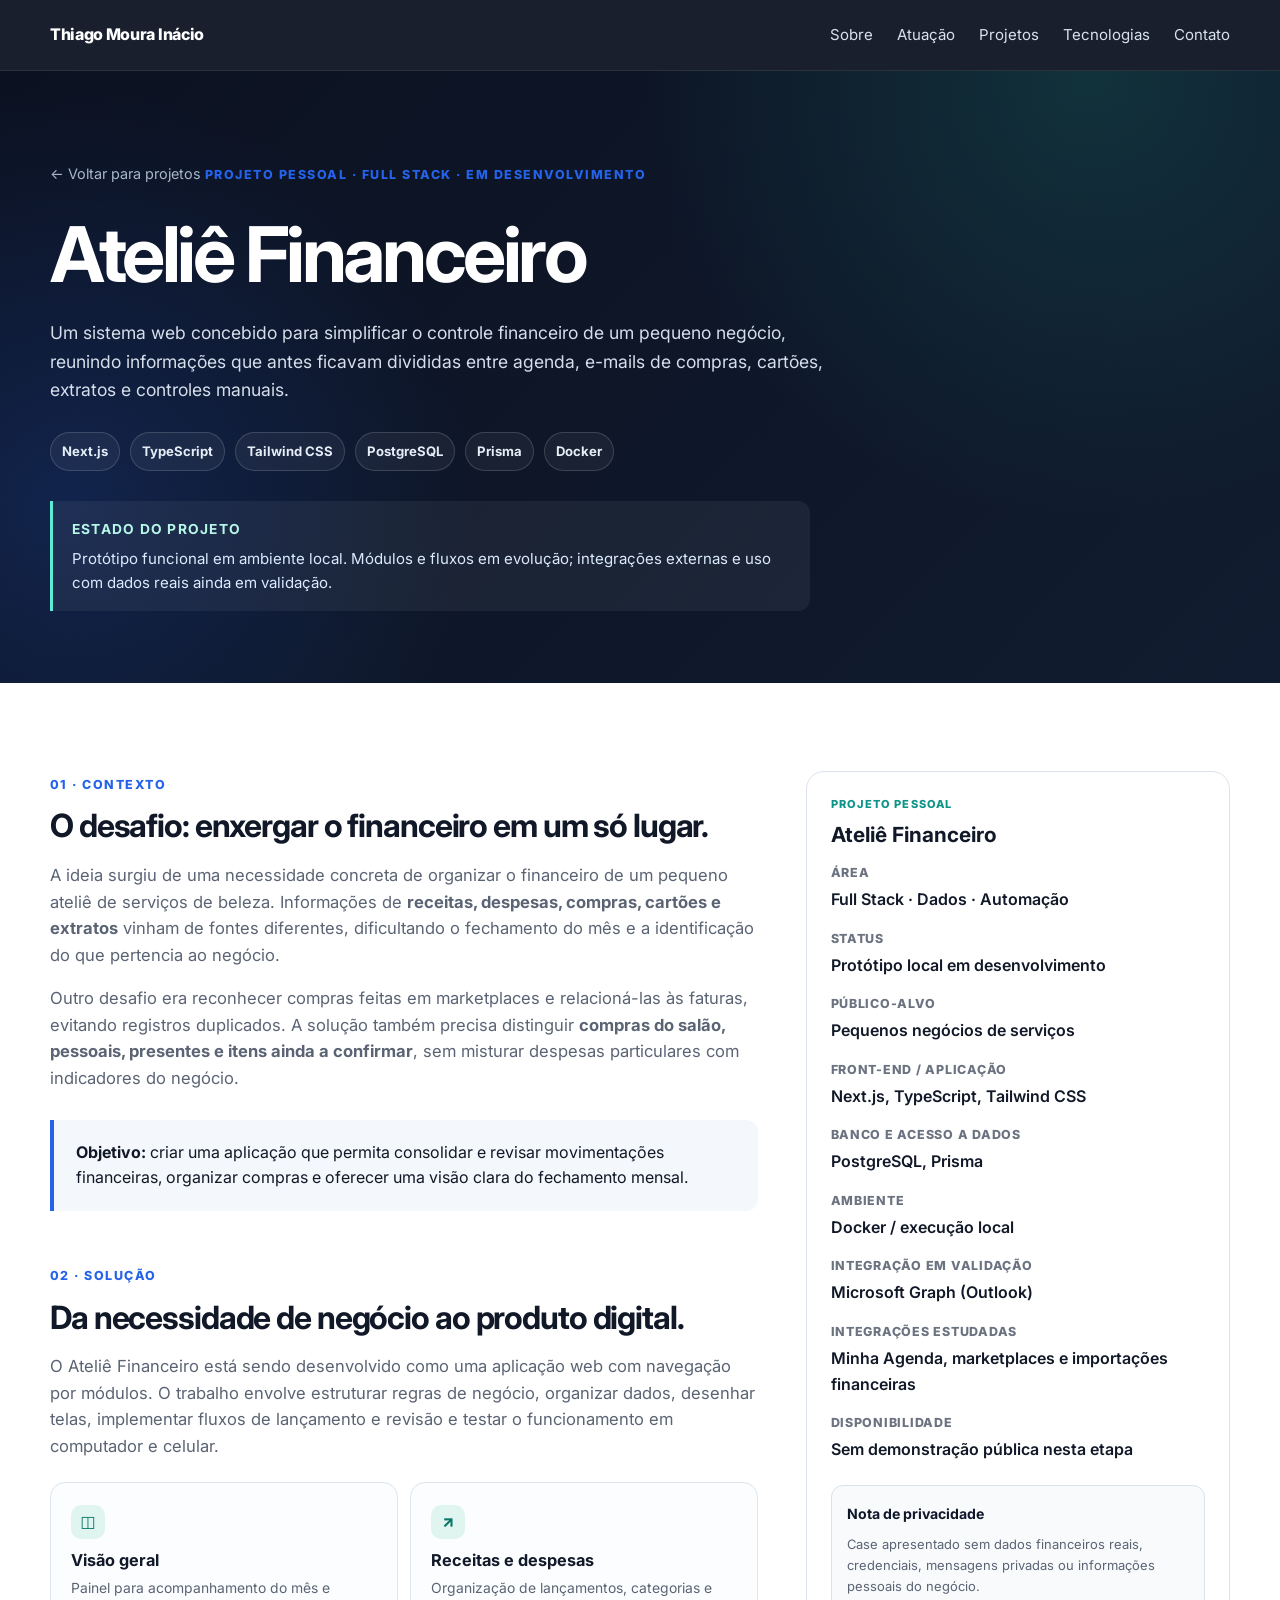
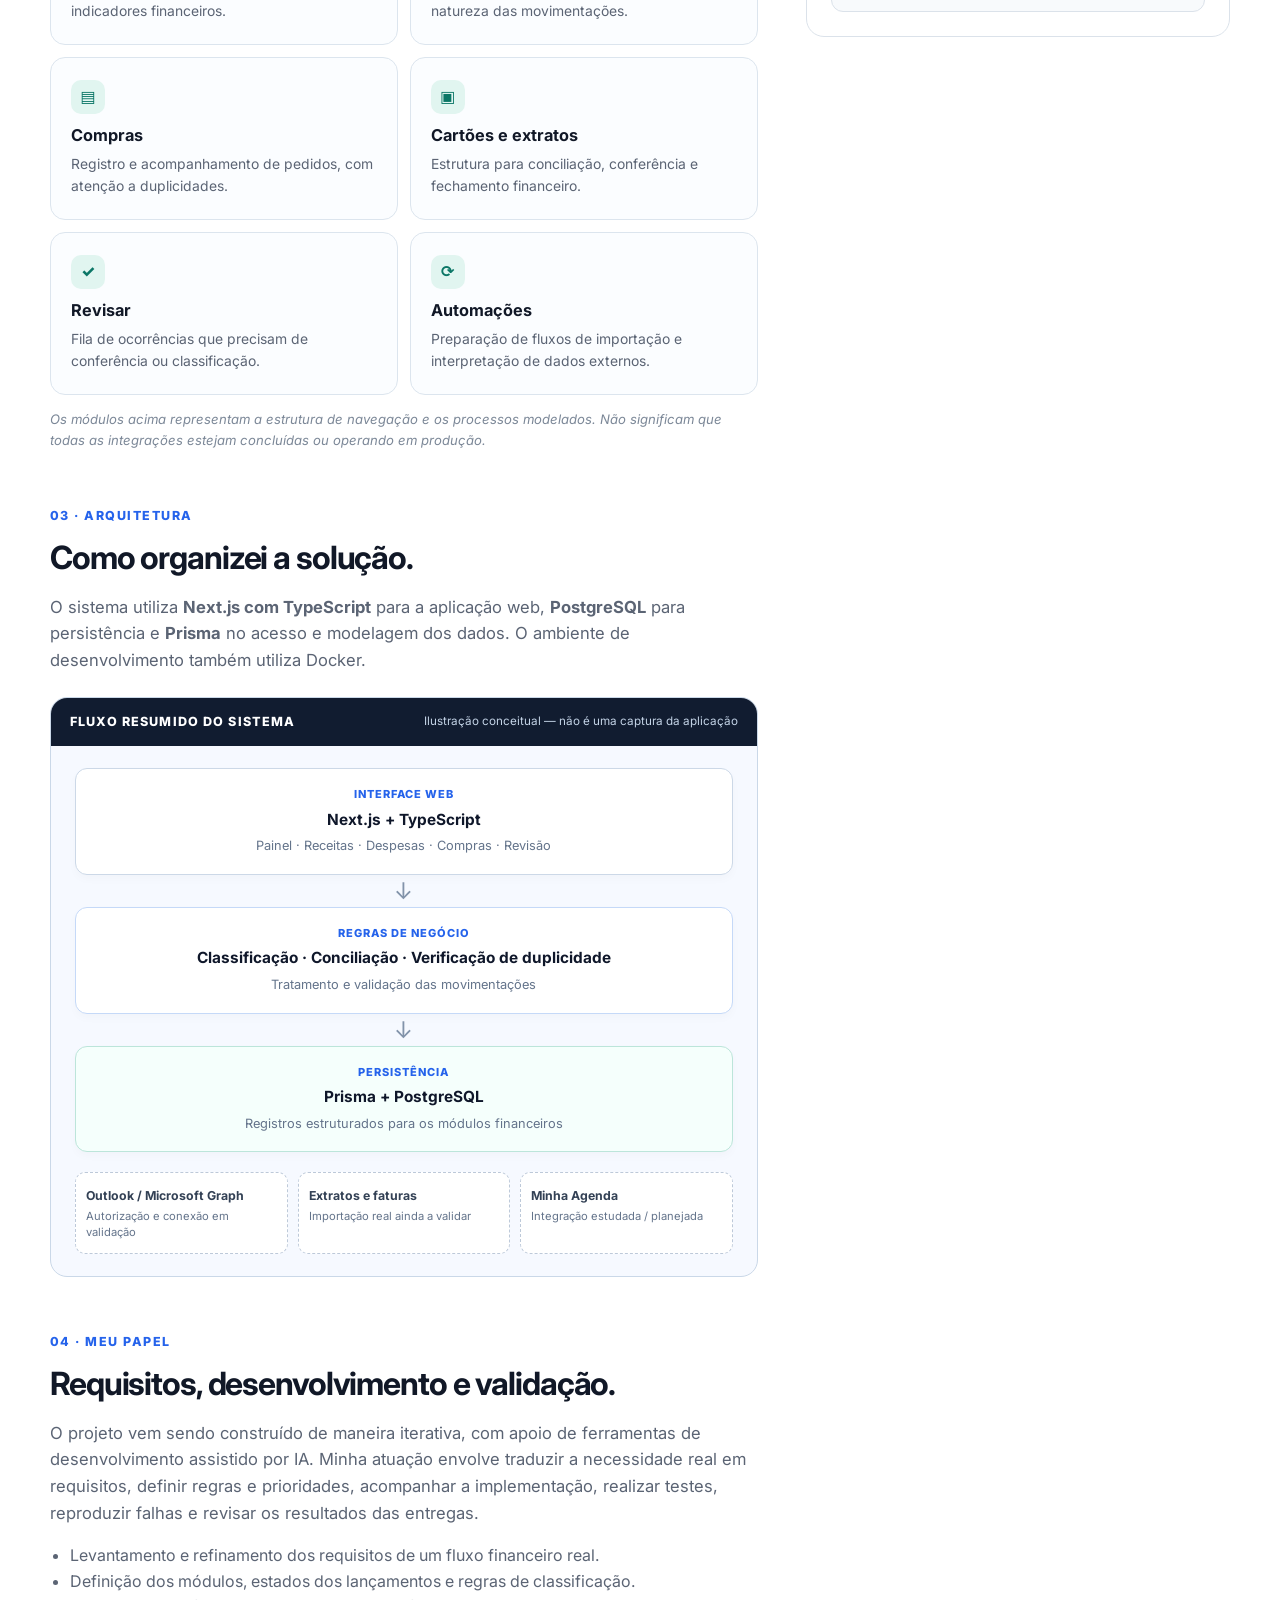
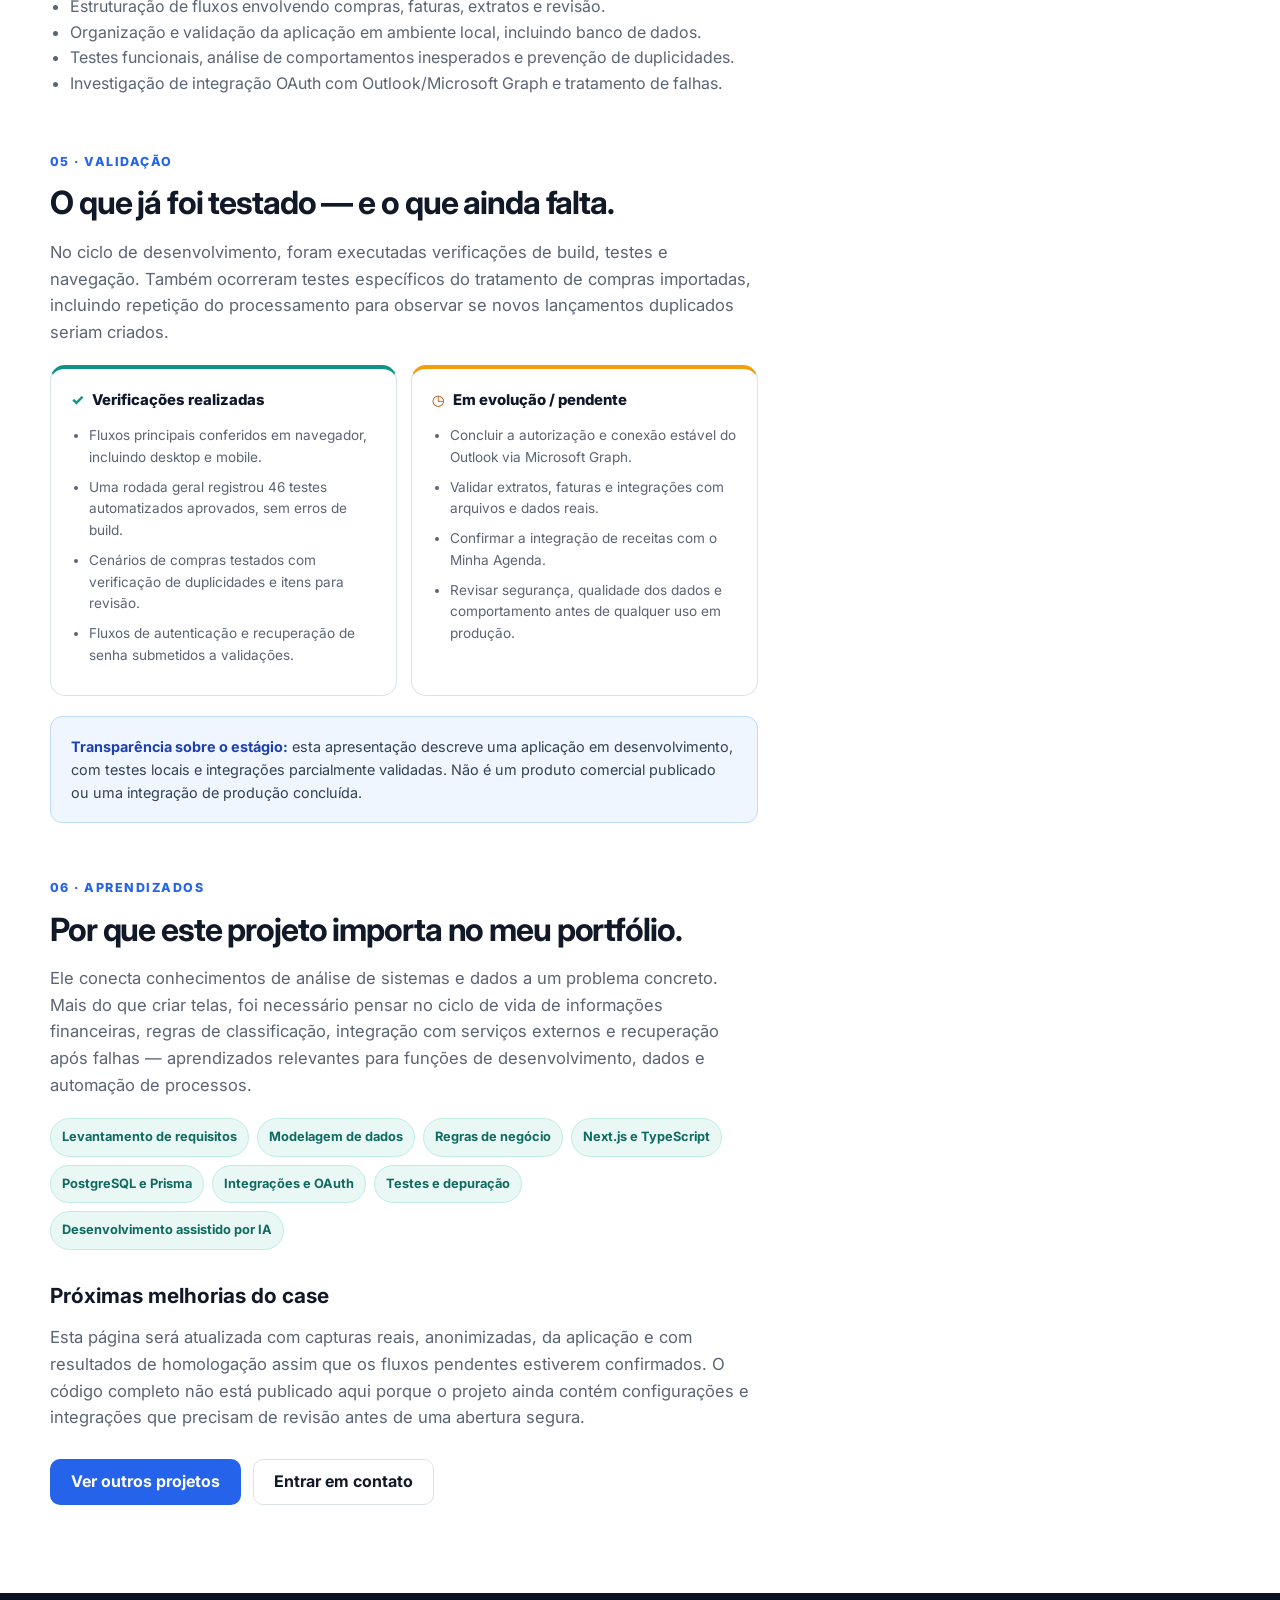
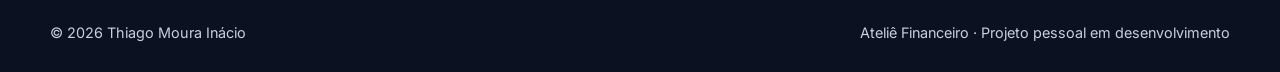
==== projetos/atelie-financeiro.html @ be36acc3 "Add files via upload" ====
<!DOCTYPE html>
<html lang="pt-BR">
<head>
  <meta charset="UTF-8" />
  <meta name="viewport" content="width=device-width, initial-scale=1.0" />
  <meta name="description" content="Ateliê Financeiro: case de sistema web em Next.js, TypeScript, PostgreSQL e Prisma para a gestão financeira de pequenos negócios." />
  <title>Ateliê Financeiro | Thiago Moura Inácio</title>
  <link rel="preconnect" href="https://fonts.googleapis.com">
  <link rel="preconnect" href="https://fonts.gstatic.com" crossorigin>
  <link href="https://fonts.googleapis.com/css2?family=Inter:wght@400;500;600;700;800&display=swap" rel="stylesheet">
  <link rel="stylesheet" href="../style.css" />
</head>
<body>
  <header class="topbar">
    <div class="container nav">
      <a class="brand" href="../index.html">Thiago Moura Inácio</a>
      <nav aria-label="Navegação principal">
        <a href="../index.html#sobre">Sobre</a>
        <a href="../index.html#atuacao">Atuação</a>
        <a href="../index.html#projetos">Projetos</a>
        <a href="../index.html#tecnologias">Tecnologias</a>
        <a href="../index.html#contato">Contato</a>
      </nav>
    </div>
  </header>

  <main>
    <section class="case-hero atelie-hero">
      <div class="container">
        <a class="case-breadcrumb" href="../index.html#projetos">← Voltar para projetos</a>
        <span class="eyebrow">PROJETO PESSOAL · FULL STACK · EM DESENVOLVIMENTO</span>
        <h1>Ateliê Financeiro</h1>
        <p class="case-subtitle">
          Um sistema web concebido para simplificar o controle financeiro de um pequeno negócio,
          reunindo informações que antes ficavam divididas entre agenda, e-mails de compras,
          cartões, extratos e controles manuais.
        </p>
        <div class="case-meta" aria-label="Tecnologias utilizadas">
          <span>Next.js</span><span>TypeScript</span><span>Tailwind CSS</span>
          <span>PostgreSQL</span><span>Prisma</span><span>Docker</span>
        </div>
        <div class="atelie-hero-note">
          <strong>Estado do projeto</strong>
          <p>Protótipo funcional em ambiente local. Módulos e fluxos em evolução; integrações externas e uso com dados reais ainda em validação.</p>
        </div>
      </div>
    </section>

    <section class="section">
      <div class="container case-grid">
        <article class="case-content">
          <span class="eyebrow">01 · CONTEXTO</span>
          <h2>O desafio: enxergar o financeiro em um só lugar.</h2>
          <p>
            A ideia surgiu de uma necessidade concreta de organizar o financeiro de um pequeno
            ateliê de serviços de beleza. Informações de <strong>receitas, despesas, compras,
            cartões e extratos</strong> vinham de fontes diferentes, dificultando o fechamento do
            mês e a identificação do que pertencia ao negócio.
          </p>
          <p>
            Outro desafio era reconhecer compras feitas em marketplaces e relacioná-las às
            faturas, evitando registros duplicados. A solução também precisa distinguir
            <strong>compras do salão, pessoais, presentes e itens ainda a confirmar</strong>, sem
            misturar despesas particulares com indicadores do negócio.
          </p>
          <div class="case-callout">
            <strong>Objetivo:</strong> criar uma aplicação que permita consolidar e revisar
            movimentações financeiras, organizar compras e oferecer uma visão clara do fechamento mensal.
          </div>

          <span class="eyebrow atelie-next-label">02 · SOLUÇÃO</span>
          <h2>Da necessidade de negócio ao produto digital.</h2>
          <p>
            O Ateliê Financeiro está sendo desenvolvido como uma aplicação web com navegação
            por módulos. O trabalho envolve estruturar regras de negócio, organizar dados,
            desenhar telas, implementar fluxos de lançamento e revisão e testar o funcionamento
            em computador e celular.
          </p>
          <div class="atelie-module-grid">
            <div class="atelie-module"><span class="atelie-module-icon" aria-hidden="true">◫</span><h3>Visão geral</h3><p>Painel para acompanhamento do mês e indicadores financeiros.</p></div>
            <div class="atelie-module"><span class="atelie-module-icon" aria-hidden="true">↗</span><h3>Receitas e despesas</h3><p>Organização de lançamentos, categorias e natureza das movimentações.</p></div>
            <div class="atelie-module"><span class="atelie-module-icon" aria-hidden="true">▤</span><h3>Compras</h3><p>Registro e acompanhamento de pedidos, com atenção a duplicidades.</p></div>
            <div class="atelie-module"><span class="atelie-module-icon" aria-hidden="true">▣</span><h3>Cartões e extratos</h3><p>Estrutura para conciliação, conferência e fechamento financeiro.</p></div>
            <div class="atelie-module"><span class="atelie-module-icon" aria-hidden="true">✓</span><h3>Revisar</h3><p>Fila de ocorrências que precisam de conferência ou classificação.</p></div>
            <div class="atelie-module"><span class="atelie-module-icon" aria-hidden="true">⟳</span><h3>Automações</h3><p>Preparação de fluxos de importação e interpretação de dados externos.</p></div>
          </div>
          <p class="atelie-disclaimer">Os módulos acima representam a estrutura de navegação e os processos modelados. Não significam que todas as integrações estejam concluídas ou operando em produção.</p>

          <span class="eyebrow atelie-next-label">03 · ARQUITETURA</span>
          <h2>Como organizei a solução.</h2>
          <p>
            O sistema utiliza <strong>Next.js com TypeScript</strong> para a aplicação web,
            <strong>PostgreSQL</strong> para persistência e <strong>Prisma</strong> no acesso e
            modelagem dos dados. O ambiente de desenvolvimento também utiliza Docker.
          </p>
          <div class="atelie-diagram" role="group" aria-label="Diagrama conceitual do sistema Ateliê Financeiro">
            <div class="atelie-diagram-heading">
              <span>FLUXO RESUMIDO DO SISTEMA</span>
              <small>Ilustração conceitual — não é uma captura da aplicação</small>
            </div>
            <div class="atelie-diagram-stack">
              <div class="atelie-diagram-node atelie-ui">
                <span class="atelie-diagram-overline">INTERFACE WEB</span>
                <strong>Next.js + TypeScript</strong>
                <span>Painel · Receitas · Despesas · Compras · Revisão</span>
              </div>
              <div class="atelie-diagram-arrow" aria-hidden="true">↓</div>
              <div class="atelie-diagram-node atelie-rules">
                <span class="atelie-diagram-overline">REGRAS DE NEGÓCIO</span>
                <strong>Classificação · Conciliação · Verificação de duplicidade</strong>
                <span>Tratamento e validação das movimentações</span>
              </div>
              <div class="atelie-diagram-arrow" aria-hidden="true">↓</div>
              <div class="atelie-diagram-node atelie-db">
                <span class="atelie-diagram-overline">PERSISTÊNCIA</span>
                <strong>Prisma + PostgreSQL</strong>
                <span>Registros estruturados para os módulos financeiros</span>
              </div>
              <div class="atelie-diagram-sources">
                <div><b>Outlook / Microsoft Graph</b><span>Autorização e conexão em validação</span></div>
                <div><b>Extratos e faturas</b><span>Importação real ainda a validar</span></div>
                <div><b>Minha Agenda</b><span>Integração estudada / planejada</span></div>
              </div>
            </div>
          </div>

          <span class="eyebrow atelie-next-label">04 · MEU PAPEL</span>
          <h2>Requisitos, desenvolvimento e validação.</h2>
          <p>
            O projeto vem sendo construído de maneira iterativa, com apoio de ferramentas de
            desenvolvimento assistido por IA. Minha atuação envolve traduzir a necessidade real
            em requisitos, definir regras e prioridades, acompanhar a implementação,
            realizar testes, reproduzir falhas e revisar os resultados das entregas.
          </p>
          <ul>
            <li>Levantamento e refinamento dos requisitos de um fluxo financeiro real.</li>
            <li>Definição dos módulos, estados dos lançamentos e regras de classificação.</li>
            <li>Estruturação de fluxos envolvendo compras, faturas, extratos e revisão.</li>
            <li>Organização e validação da aplicação em ambiente local, incluindo banco de dados.</li>
            <li>Testes funcionais, análise de comportamentos inesperados e prevenção de duplicidades.</li>
            <li>Investigação de integração OAuth com Outlook/Microsoft Graph e tratamento de falhas.</li>
          </ul>

          <span class="eyebrow atelie-next-label">05 · VALIDAÇÃO</span>
          <h2>O que já foi testado — e o que ainda falta.</h2>
          <p>
            No ciclo de desenvolvimento, foram executadas verificações de build, testes e
            navegação. Também ocorreram testes específicos do tratamento de compras importadas,
            incluindo repetição do processamento para observar se novos lançamentos duplicados
            seriam criados.
          </p>
          <div class="atelie-status-grid">
            <div class="atelie-status-card done">
              <div class="atelie-status-heading"><span aria-hidden="true">✓</span> Verificações realizadas</div>
              <ul>
                <li>Fluxos principais conferidos em navegador, incluindo desktop e mobile.</li>
                <li>Uma rodada geral registrou 46 testes automatizados aprovados, sem erros de build.</li>
                <li>Cenários de compras testados com verificação de duplicidades e itens para revisão.</li>
                <li>Fluxos de autenticação e recuperação de senha submetidos a validações.</li>
              </ul>
            </div>
            <div class="atelie-status-card pending">
              <div class="atelie-status-heading"><span aria-hidden="true">◷</span> Em evolução / pendente</div>
              <ul>
                <li>Concluir a autorização e conexão estável do Outlook via Microsoft Graph.</li>
                <li>Validar extratos, faturas e integrações com arquivos e dados reais.</li>
                <li>Confirmar a integração de receitas com o Minha Agenda.</li>
                <li>Revisar segurança, qualidade dos dados e comportamento antes de qualquer uso em produção.</li>
              </ul>
            </div>
          </div>
          <div class="atelie-honesty">
            <strong>Transparência sobre o estágio:</strong> esta apresentação descreve uma aplicação
            em desenvolvimento, com testes locais e integrações parcialmente validadas. Não é um
            produto comercial publicado ou uma integração de produção concluída.
          </div>

          <span class="eyebrow atelie-next-label">06 · APRENDIZADOS</span>
          <h2>Por que este projeto importa no meu portfólio.</h2>
          <p>
            Ele conecta conhecimentos de análise de sistemas e dados a um problema concreto.
            Mais do que criar telas, foi necessário pensar no ciclo de vida de informações
            financeiras, regras de classificação, integração com serviços externos e
            recuperação após falhas — aprendizados relevantes para funções de
            desenvolvimento, dados e automação de processos.
          </p>
          <div class="atelie-lessons">
            <span>Levantamento de requisitos</span>
            <span>Modelagem de dados</span>
            <span>Regras de negócio</span>
            <span>Next.js e TypeScript</span>
            <span>PostgreSQL e Prisma</span>
            <span>Integrações e OAuth</span>
            <span>Testes e depuração</span>
            <span>Desenvolvimento assistido por IA</span>
          </div>
          <h3>Próximas melhorias do case</h3>
          <p>
            Esta página será atualizada com capturas reais, anonimizadas, da aplicação e com
            resultados de homologação assim que os fluxos pendentes estiverem confirmados.
            O código completo não está publicado aqui porque o projeto ainda contém
            configurações e integrações que precisam de revisão antes de uma abertura segura.
          </p>
          <div class="case-actions">
            <a class="btn primary" href="../index.html#projetos">Ver outros projetos</a>
            <a class="btn secondary" href="../index.html#contato">Entrar em contato</a>
          </div>
        </article>

        <aside class="case-sidebar">
          <span class="atelie-aside-label">PROJETO PESSOAL</span>
          <h3>Ateliê Financeiro</h3>
          <dl>
            <dt>Área</dt><dd>Full Stack · Dados · Automação</dd>
            <dt>Status</dt><dd>Protótipo local em desenvolvimento</dd>
            <dt>Público-alvo</dt><dd>Pequenos negócios de serviços</dd>
            <dt>Front-end / aplicação</dt><dd>Next.js, TypeScript, Tailwind CSS</dd>
            <dt>Banco e acesso a dados</dt><dd>PostgreSQL, Prisma</dd>
            <dt>Ambiente</dt><dd>Docker / execução local</dd>
            <dt>Integração em validação</dt><dd>Microsoft Graph (Outlook)</dd>
            <dt>Integrações estudadas</dt><dd>Minha Agenda, marketplaces e importações financeiras</dd>
            <dt>Disponibilidade</dt><dd>Sem demonstração pública nesta etapa</dd>
          </dl>
          <div class="atelie-aside-footer">
            <strong>Nota de privacidade</strong>
            <p>Case apresentado sem dados financeiros reais, credenciais, mensagens privadas ou informações pessoais do negócio.</p>
          </div>
        </aside>
      </div>
    </section>
  </main>

  <footer>
    <div class="container footer-content">
      <span>© <span id="year"></span> Thiago Moura Inácio</span>
      <span>Ateliê Financeiro · Projeto pessoal em desenvolvimento</span>
    </div>
  </footer>
  <script src="../script.js"></script>
</body>
</html>
---- style.css ----
* { box-sizing: border-box; }
:root {
  --bg: #0b1120;
  --surface: #ffffff;
  --surface-soft: #f4f7fb;
  --text: #111827;
  --muted: #5b6474;
  --accent: #2563eb;
  --accent-dark: #1d4ed8;
  --line: #dbe2ea;
  --white: #ffffff;
}
html { scroll-behavior: smooth; }
body {
  margin: 0;
  font-family: "Inter", system-ui, -apple-system, BlinkMacSystemFont, "Segoe UI", sans-serif;
  color: var(--text);
  background: var(--surface);
  line-height: 1.6;
}
a { color: inherit; text-decoration: none; }
.container { width: min(1180px, calc(100% - 40px)); margin: 0 auto; }
.narrow { max-width: 820px; }
.topbar {
  position: sticky; top: 0; z-index: 50;
  background: rgba(11,17,32,.94); backdrop-filter: blur(10px);
  border-bottom: 1px solid rgba(255,255,255,.08);
}
.nav { min-height: 70px; display: flex; align-items: center; justify-content: space-between; gap: 30px; }
.brand { color: var(--white); font-weight: 800; letter-spacing: -.02em; }
nav { display: flex; gap: 24px; flex-wrap: wrap; }
nav a { color: #d9e2ef; font-size: .94rem; }
nav a:hover { color: white; }
.hero {
  color: white;
  background: radial-gradient(circle at top right, rgba(37,99,235,.28), transparent 34%),
              linear-gradient(135deg,#0b1120 0%,#111827 100%);
  padding: 110px 0 95px;
}
.hero-grid { display: grid; grid-template-columns: 1.55fr .8fr; gap: 70px; align-items: center; }
.eyebrow { display: inline-block; margin-bottom: 14px; font-size: .78rem; font-weight: 800; letter-spacing: .12em; color: var(--accent); }
.hero .eyebrow { color: #93c5fd; }
h1,h2,h3 { line-height: 1.15; margin-top: 0; }
h1 { font-size: clamp(2.6rem,6vw,5rem); letter-spacing: -.045em; max-width: 900px; margin-bottom: 24px; }
h2 { font-size: clamp(2rem,4vw,3.1rem); letter-spacing: -.035em; margin-bottom: 24px; }
h3 { font-size: 1.3rem; margin-bottom: 12px; }
.hero-copy { color:#d5deea; max-width:760px; font-size:1.12rem; margin-bottom:34px; }
.hero-actions,.contact-actions { display:flex; flex-wrap:wrap; gap:12px; }
.btn { display:inline-flex; min-height:46px; align-items:center; justify-content:center; padding:0 20px; border-radius:10px; font-weight:700; border:1px solid transparent; transition:.2s ease; }
.btn.primary { background:var(--accent); color:white; }
.btn.primary:hover { background:var(--accent-dark); transform:translateY(-1px); }
.btn.secondary { border-color:rgba(255,255,255,.2); color:white; background:rgba(255,255,255,.04); }
.contact .btn.secondary { border-color:var(--line); color:var(--text); background:white; }
.hero-card { border:1px solid rgba(255,255,255,.13); border-radius:22px; background:rgba(255,255,255,.055); padding:12px 26px; box-shadow:0 20px 60px rgba(0,0,0,.18); }
.metric { padding:24px 0; display:flex; flex-direction:column; gap:4px; }
.metric + .metric { border-top:1px solid rgba(255,255,255,.1); }
.metric strong { font-size:1.5rem; }
.metric span { color:#bec9d8; font-size:.93rem; }
.section { padding:88px 0; }
.section.alt { background:var(--surface-soft); }
.section p { color:var(--muted); font-size:1.04rem; }
.cards { display:grid; gap:18px; margin-top:36px; }
.cards.four { grid-template-columns:repeat(4,1fr); }
.card,.project { background:white; border:1px solid var(--line); border-radius:18px; padding:24px; box-shadow:0 8px 30px rgba(15,23,42,.05); }
.card p,.project p { margin-bottom:18px; }
.tags { display:flex; flex-wrap:wrap; gap:7px; }
.tags span,.tech-cloud span { font-size:.78rem; font-weight:700; padding:7px 10px; border-radius:999px; background:#eef4ff; color:#234b9b; border:1px solid #dce7fb; }
.section-heading { display:flex; justify-content:space-between; align-items:end; gap:30px; margin-bottom:34px; }
.filters { display:flex; flex-wrap:wrap; gap:8px; justify-content:flex-end; }
.filter { cursor:pointer; border:1px solid var(--line); background:white; border-radius:999px; padding:8px 13px; font:inherit; font-size:.86rem; font-weight:700; color:var(--muted); }
.filter.active { background:var(--bg); color:white; border-color:var(--bg); }
.projects { display:grid; grid-template-columns:repeat(3,1fr); gap:18px; }
.project { display:flex; flex-direction:column; }
.project .tags { margin-top:auto; }
.status { display:inline-flex; align-self:flex-start; margin-bottom:16px; padding:6px 9px; border-radius:999px; font-size:.72rem; font-weight:800; background:#fff6df; color:#8a5b00; }
.status.completed { background:#e8f8ef; color:#246b45; }
.status.case { background:#f0ecff; color:#5e42a6; }
.text-link { margin-top:18px; color:var(--accent); font-weight:800; font-size:.92rem; }
.tech-cloud { display:flex; flex-wrap:wrap; gap:10px; margin-top:32px; }
.contact-box { display:flex; justify-content:space-between; gap:36px; align-items:center; padding:40px; border:1px solid var(--line); border-radius:24px; background:#fff; box-shadow:0 16px 50px rgba(15,23,42,.07); }
footer { background:var(--bg); color:#c7d0de; padding:28px 0; }
.footer-content { display:flex; justify-content:space-between; gap:20px; font-size:.9rem; }
.hidden-project { display:none !important; }
@media (max-width:980px) {
  .hero-grid { grid-template-columns:1fr; }
  .cards.four,.projects { grid-template-columns:repeat(2,1fr); }
  .section-heading,.contact-box { align-items:flex-start; flex-direction:column; }
  .filters { justify-content:flex-start; }
}
@media (max-width:720px) {
  .nav { padding:15px 0; align-items:flex-start; flex-direction:column; gap:12px; }
  nav { gap:12px 18px; }
  .hero { padding-top:80px; }
  .cards.four,.projects { grid-template-columns:1fr; }
  .section { padding:64px 0; }
  .footer-content { flex-direction:column; }
}


.project-links {
  display: flex;
  flex-direction: column;
  align-items: flex-start;
  gap: 4px;
  margin-top: 14px;
}

.secondary-link {
  color: #5b6474;
}

.case-hero {
  color: white;
  background:
    radial-gradient(circle at top right, rgba(37,99,235,.28), transparent 34%),
    linear-gradient(135deg,#0b1120 0%,#111827 100%);
  padding: 90px 0 72px;
}

.case-breadcrumb {
  display: inline-block;
  color: #a8b7ca;
  font-size: .9rem;
  margin-bottom: 26px;
}

.case-breadcrumb:hover {
  color: white;
}

.case-hero h1 {
  max-width: 820px;
  margin-bottom: 20px;
}

.case-subtitle {
  max-width: 780px;
  color: #d5deea;
  font-size: 1.1rem;
}

.case-meta {
  display: flex;
  flex-wrap: wrap;
  gap: 10px;
  margin-top: 28px;
}

.case-meta span {
  padding: 8px 11px;
  border-radius: 999px;
  border: 1px solid rgba(255,255,255,.15);
  background: rgba(255,255,255,.05);
  font-size: .82rem;
  font-weight: 700;
  color: #e5edf7;
}

.case-grid {
  display: grid;
  grid-template-columns: 1.25fr .75fr;
  gap: 48px;
  align-items: start;
}

.case-sidebar {
  position: sticky;
  top: 100px;
  border: 1px solid var(--line);
  border-radius: 18px;
  padding: 24px;
  background: #fff;
}

.case-sidebar h3 {
  margin-bottom: 16px;
}

.case-sidebar dl {
  margin: 0;
}

.case-sidebar dt {
  margin-top: 16px;
  color: #6b7280;
  font-size: .78rem;
  font-weight: 800;
  text-transform: uppercase;
  letter-spacing: .06em;
}

.case-sidebar dd {
  margin: 4px 0 0;
  font-weight: 600;
}

.case-content h2 {
  font-size: 2rem;
  margin-top: 0;
  margin-bottom: 16px;
}

.case-content h3 {
  margin-top: 32px;
}

.case-content p,
.case-content li {
  color: var(--muted);
}

.case-content ul {
  padding-left: 20px;
}

.case-image {
  width: 100%;
  display: block;
  border: 1px solid var(--line);
  border-radius: 16px;
  margin: 24px 0 8px;
  background: white;
}

.case-caption {
  color: #788292;
  font-size: .83rem;
  margin-bottom: 30px;
}

.endpoint-table {
  width: 100%;
  border-collapse: collapse;
  margin: 22px 0 30px;
  font-size: .93rem;
}

.endpoint-table th,
.endpoint-table td {
  text-align: left;
  padding: 11px 12px;
  border-bottom: 1px solid var(--line);
}

.endpoint-table th {
  background: #f4f7fb;
}

.case-callout {
  margin: 28px 0;
  padding: 20px 22px;
  border-left: 4px solid var(--accent);
  background: #f4f7fb;
  border-radius: 0 12px 12px 0;
}

.case-actions {
  display: flex;
  flex-wrap: wrap;
  gap: 12px;
  margin-top: 28px;
}

.case-actions .btn.secondary {
  color: var(--text);
  border-color: var(--line);
  background: white;
}

@media (max-width: 900px) {
  .case-grid {
    grid-template-columns: 1fr;
  }

  .case-sidebar {
    position: static;
  }
}

/* Case: Banco de Dados e SQL */
.sql-step {
  display:flex; align-items:center; gap:12px; margin:36px 0 18px;
}
.sql-step-number {
  flex:0 0 auto; display:inline-grid; place-items:center;
  width:36px;height:36px;border-radius:11px;
  background:#dbeafe;color:#1d4ed8;font-size:.89rem;font-weight:800;
}
.sql-step h3 { margin:0; }
.sql-info-grid { display:grid;grid-template-columns:repeat(2,1fr);gap:12px;margin:18px 0 28px; }
.sql-info {
  border:1px solid var(--line);background:#f8fafc;border-radius:14px;padding:18px;
}
.sql-info strong {display:block;margin-bottom:5px;color:var(--text);font-size:.97rem;}
.sql-info p {margin:0;font-size:.90rem;}
.sql-code {
  position:relative;background:#0f172a;color:#e0e7ff;border-radius:14px;
  padding:18px 20px;overflow-x:auto;margin:14px 0 24px;
  border:1px solid #1e293b;font: .87rem/1.65 ui-monospace,SFMono-Regular,Consolas,monospace;
}
.sql-code code {font:inherit;white-space:pre;}
.sql-tech-note {background:#eff6ff;border:1px solid #bfdbfe;padding:18px;border-radius:14px;margin:20px 0;color:#334155;}
.sql-tech-note strong {color:#1e40af;}
.sql-figure{margin:26px 0 34px;}
.sql-figure img {width:100%;height:auto;display:block;border:1px solid var(--line);border-radius:14px;background:white;}
.sql-figure figcaption{font-size:.83rem;color:#64748b;margin-top:8px;}
.sql-figure.mer img{max-width:560px;margin-inline:auto;}
.sql-figure.model img{max-width:660px;margin-inline:auto;}
@media(max-width:640px){
  .sql-info-grid{grid-template-columns:1fr;}
  .sql-code{font-size:.76rem;padding:14px;}
}

/* Case: Ateliê Financeiro | V4 */
.atelie-hero {
  background: radial-gradient(circle at 85% 0, rgba(32,186,150,.16), transparent 36%),
    radial-gradient(circle at 5% 70%, rgba(37,99,235,.20), transparent 32%),
    linear-gradient(135deg,#0b1120 0%,#111c30 100%);
}
.atelie-hero h1 {font-size: clamp(2.7rem,6vw,4.9rem);}
.atelie-hero-note {border-left:3px solid #5eead4;background:rgba(255,255,255,.055);padding:15px 19px;border-radius:0 12px 12px 0;max-width:760px;margin-top:30px;}
.atelie-hero-note strong{font-size:.86rem;color:#b7f7e8;text-transform:uppercase;letter-spacing:.09em;}
.atelie-hero-note p{color:#dbeafe;margin:6px 0 0;font-size:.94rem;}
.atelie-next-label{margin-top:55px;display:block;}
.atelie-module-grid{display:grid;grid-template-columns:repeat(2,minmax(0,1fr));gap:12px;margin:22px 0 14px;}
.atelie-module{padding:22px 20px;border:1px solid #dce5ee;border-radius:15px;background:#fbfdff;}
.atelie-module-icon{width:34px;height:34px;display:grid;place-items:center;border-radius:10px;background:#e1f5f0;color:#0b7666;font-weight:800;margin-bottom:12px;}
.atelie-module h3{font-size:1.02rem;margin:0 0 8px;}
.atelie-module p{font-size:.87rem;margin:0;}
.atelie-disclaimer {font-size:.82rem!important;color:#7b8797!important;font-style:italic;margin-top:14px;}
.atelie-diagram{border-radius:17px;border:1px solid #cad8e8;background:#f6f9ff;overflow:hidden;margin:23px 0 36px;}
.atelie-diagram-heading{display:flex;justify-content:space-between;gap:15px;flex-wrap:wrap;align-items:center;background:#111c30;padding:14px 19px;color:white;}
.atelie-diagram-heading span{font-size:.79rem;letter-spacing:.09em;font-weight:800;}
.atelie-diagram-heading small{font-size:.73rem;color:#c4d4e7;}
.atelie-diagram-stack{padding:22px 24px;}
.atelie-diagram-node{border-radius:12px;background:white;border:1px solid #ccd8e7;display:flex;flex-direction:column;align-items:center;gap:4px;padding:17px 14px;text-align:center;box-shadow:0 4px 10px rgba(15,23,42,.025);}
.atelie-diagram-node strong{color:#0f172a;font-size:.96rem;}
.atelie-diagram-node>span:last-child{color:#64748b;font-size:.8rem;}
.atelie-diagram-overline{font-size:.69rem;font-weight:800;letter-spacing:.09em;color:#2563eb;}
.atelie-diagram-arrow{text-align:center;font-size:23px;line-height:1.4;color:#8293aa;}
.atelie-rules{border-color:#c5d9f8;}
.atelie-db{border-color:#bce5da;background:#f5fffc;}
.atelie-diagram-sources{display:grid;grid-template-columns:repeat(3,minmax(0,1fr));gap:10px;margin-top:20px;}
.atelie-diagram-sources>div{border:1px dashed #bdc9d9;border-radius:10px;padding:13px 10px;background:#fff;display:flex;flex-direction:column;gap:3px;}
.atelie-diagram-sources b{font-size:.77rem;color:#334155;}
.atelie-diagram-sources span{font-size:.70rem;color:#64748b;line-height:1.4;}
.atelie-status-grid{display:grid;grid-template-columns:repeat(2,minmax(0,1fr));gap:14px;margin:20px 0;}
.atelie-status-card{padding:20px;border:1px solid #dbe2ea;border-radius:15px;background:white;}
.atelie-status-card.done{border-top:4px solid #0d9488;}
.atelie-status-card.pending{border-top:4px solid #f59e0b;}
.atelie-status-heading{color:#0f172a;font-size:.93rem;font-weight:800;display:flex;align-items:center;gap:8px;}
.atelie-status-card.done .atelie-status-heading span{color:#0d9488;}
.atelie-status-card.pending .atelie-status-heading span{color:#b45309;}
.atelie-status-card ul{margin-bottom:0;margin-top:12px;padding-left:18px;}
.atelie-status-card li{font-size:.85rem;margin-bottom:8px;}
.atelie-honesty{border:1px solid #bfdbfe;border-radius:12px;background:#eff6ff;color:#334155;padding:18px 20px;font-size:.9rem;}
.atelie-honesty strong{color:#1e40af;}
.atelie-lessons{display:flex;flex-wrap:wrap;gap:8px;margin:20px 0 34px;}
.atelie-lessons span{font-size:.8rem;font-weight:700;padding:8px 11px;color:#0f6a61;background:#e9f8f4;border:1px solid #bfede3;border-radius:999px;}
.atelie-aside-label{display:block;color:#0d9488;font-size:.69rem;letter-spacing:.1em;font-weight:800;margin-bottom:10px;}
.atelie-aside-footer{margin-top:22px;background:#f8fafc;border-radius:12px;padding:15px;border:1px solid #dbe2ea;}
.atelie-aside-footer strong{font-size:.88rem;color:#0f172a;}
.atelie-aside-footer p{font-size:.81rem;margin:8px 0 0;}
@media(max-width:740px){
  .atelie-module-grid,.atelie-status-grid{grid-template-columns:1fr;}
  .atelie-diagram-sources{grid-template-columns:1fr;}
  .atelie-diagram-stack{padding:17px;}
  .atelie-diagram-heading{align-items:flex-start;flex-direction:column;}
}


/* V5: Case Gestão de Garantias */
.warranty-hero { background: radial-gradient(circle at 92% 5%,rgba(20,184,166,.20),transparent 35%),linear-gradient(135deg,#0b1120,#111d32); }
.warranty-hero-note { max-width:790px;margin-top:26px;padding:18px 22px;border-radius:12px;background:rgba(255,255,255,.065);border:1px solid rgba(255,255,255,.14); }
.warranty-hero-note strong { font-size:.95rem; color:#b6f1e7; }
.warranty-hero-note p { margin:6px 0 0;color:#dce9f1;font-size:.93rem; }
.warranty-section-label { margin-top:42px; }
.warranty-facts { display:grid;grid-template-columns:1fr 1fr;gap:13px;margin:22px 0 15px; }
.warranty-fact { display:flex;align-items:flex-start;gap:12px;padding:18px;border:1px solid #cde5dc;background:#f1faf6;border-radius:14px; }
.warranty-fact.planned { background:#f7f8fc;border-color:#dae0ee; }
.warranty-fact-symbol { display:inline-flex;align-items:center;justify-content:center;flex:none;border-radius:999px;width:29px;height:29px;background:#daf5e9;color:#11634e;font-weight:900; }
.warranty-fact.planned .warranty-fact-symbol { background:#e6eaf6;color:#4c5c7a; }
.warranty-fact strong { font-size:.96rem; }
.warranty-fact p { font-size:.86rem;margin:6px 0 0; }
.warranty-disclaimer { font-size:.85rem !important;color:#617083 !important; }
.warranty-flow { margin:24px 0 35px;border:1px solid #dbe3ed;border-radius:18px;background:#f9fbff;overflow:hidden; }
.warranty-flow-heading { display:flex;justify-content:space-between;align-items:center;gap:12px;padding:18px 20px;color:#9fd8fe;background:#121d32; }
.warranty-flow-heading span {font-size:.8rem;letter-spacing:.07em;font-weight:800;}
.warranty-flow-heading small {font-size:.75rem;color:#c4d0dd;}
.warranty-flow-grid { display:flex;align-items:stretch;gap:8px;padding:24px 16px; }
.warranty-flow-step { flex:1;min-width:0;border:1px solid #dce4ef;padding:16px 12px;border-radius:12px;background:white;display:flex;flex-direction:column;gap:8px; }
.warranty-step-num {font-size:.74rem;font-weight:800;color:#2563eb;}
.warranty-flow-step strong {font-size:.92rem;}
.warranty-flow-step small {font-size:.76rem;line-height:1.45;color:#64748b;}
.warranty-flow-arrow {align-self:center;color:#2563eb;font-size:1.2rem;font-weight:800;}
.warranty-data-line { border-top:1px solid #dae2ed;display:flex;flex-wrap:wrap;gap:10px 18px;align-items:center;padding:17px 20px;background:#edf4ff; }
.warranty-data-line span:first-child { color:#44618c;font-size:.71rem;font-weight:800;letter-spacing:.08em; }
.warranty-data-line strong { font-size:.9rem;color:#173965; }
.warranty-data-line span:last-child { font-size:.8rem;color:#54667d; }
.warranty-tech-grid {display:grid;grid-template-columns:repeat(2,1fr);gap:12px;margin:20px 0 30px;}
.warranty-tech-grid > div { display:flex;flex-direction:column;gap:8px;border:1px solid #dbe3ed;border-radius:12px;padding:18px; }
.warranty-tech-grid b {font-size:.9rem;color:#192b44;}
.warranty-tech-grid span {font-size:.86rem;color:#617084;}
.warranty-roadmap {border:1px solid #dbe3ed;border-radius:16px;padding:12px 22px;margin:24px 0 30px;}
.warranty-roadmap > div {display:flex;gap:16px;padding:18px 0;}
.warranty-roadmap > div + div {border-top:1px solid #e7ebf2;}
.warranty-roadmap > div > span {width:28px;height:28px;flex:none;border-radius:9px;background:#eaf1ff;color:#1d4ed8;display:flex;justify-content:center;align-items:center;font-size:.87rem;font-weight:800;}
.warranty-roadmap strong {font-size:.98rem;}
.warranty-roadmap p {margin:5px 0 0;font-size:.91rem;}
.warranty-privacy {background:#f5f8fc;border:1px solid #d9e3ef;border-radius:12px;padding:22px;margin:30px 0;}
.warranty-privacy strong {color:#1f3555;}
.warranty-privacy p {font-size:.9rem;margin:8px 0 0;}
.warranty-aside-label {font-size:.7rem;font-weight:800;color:#246d73;letter-spacing:.07em;}
.warranty-aside-foot {border-top:1px solid #e5eaf2;padding-top:18px;margin-top:25px;}
.warranty-aside-foot p {font-size:.85rem;margin:7px 0 0;}
@media(max-width:750px) {
 .warranty-facts,.warranty-tech-grid {grid-template-columns:1fr;}
 .warranty-flow-grid { flex-direction:column; }
 .warranty-flow-arrow { transform:rotate(90deg); }
 .warranty-flow-heading {align-items:flex-start;flex-direction:column;}
}


/* V6 — Sistema de Controle de Estoque */
.inventory-hero{background:radial-gradient(circle at 91% 6%,rgba(56,189,248,.19),transparent 36%),linear-gradient(137deg,#0b1120,#12213a);}
.inventory-hero-note{max-width:850px;margin-top:28px;padding:18px 22px;background:rgba(255,255,255,.06);border:1px solid rgba(147,197,253,.24);border-radius:14px;}
.inventory-hero-note strong{font-size:.92rem;color:#a5f3fc;}
.inventory-hero-note p{margin:7px 0 0;font-size:.94rem;color:#dae8f6;}
.inventory-section-label{display:block;margin-top:49px;}
.inventory-evidence-grid{display:grid;grid-template-columns:repeat(2,minmax(0,1fr));gap:13px;margin:24px 0 15px;}
.inventory-evidence{border:1px solid #cee4dc;background:#f2fbf6;padding:21px;border-radius:15px;}
.inventory-evidence.pending{border-color:#dbe3ee;background:#f8faff;}
.inventory-evidence-icon{display:grid;place-items:center;width:29px;height:29px;border-radius:100%;background:#d3f7e6;color:#126447;font-weight:900;margin-bottom:12px;}
.inventory-evidence.pending .inventory-evidence-icon{color:#275692;background:#e8f0fc;}
.inventory-evidence strong{display:block;color:#173146;font-size:.98rem;}
.inventory-evidence p{font-size:.87rem;margin:7px 0 0;}
.inventory-small-note{font-size:.82rem!important;color:#718099!important;font-style:italic;}
.inventory-model{margin:25px 0 38px;border:1px solid #ccdbeb;border-radius:17px;background:#f7faff;overflow:hidden;}
.inventory-model-header{background:#14243b;color:#c4ecff;padding:15px 20px;display:flex;gap:12px;align-items:center;justify-content:space-between;flex-wrap:wrap;}
.inventory-model-header span{font-size:.75rem;font-weight:800;letter-spacing:.09em;}
.inventory-model-header small{color:#cbd5e1;font-size:.73rem;}
.inventory-model-main{display:grid;grid-template-columns:1fr .9fr 1fr;gap:14px;padding:23px;align-items:center;}
.inventory-model-col{display:flex;flex-direction:column;gap:12px;}
.inventory-model-center{display:flex;flex-direction:column;align-items:center;gap:7px;color:#3b82f6;font-weight:900;}
.inventory-table{padding:17px;border:1px solid #d3dfec;border-radius:12px;background:white;box-shadow:0 5px 18px rgba(15,23,42,.03);display:flex;flex-direction:column;gap:6px;min-width:0;}
.inventory-table.focus{border-color:#8fb9f4;background:#f0f7ff;width:100%;}
.inventory-table b{font-size:.85rem;color:#1e3a59;margin-bottom:5px;}
.inventory-table code{font-size:.78rem;color:#4f637f;overflow-wrap:anywhere;}
.inventory-model-footer{padding:14px 20px;border-top:1px solid #dae4ef;background:white;font-size:.78rem;color:#607189;}
.inventory-sample{margin:24px 0 12px;border:1px solid #dbe5ed;border-radius:15px;overflow:hidden;background:white;}
.inventory-sample-top{padding:17px 20px;background:#eff6ff;display:flex;gap:10px;justify-content:space-between;flex-wrap:wrap;align-items:center;color:#33537d;font-weight:800;font-size:.74rem;letter-spacing:.06em;}
.inventory-test-status{background:#fef3c7;color:#92400e;border-radius:999px;padding:7px 9px;font-size:.69rem;letter-spacing:0;}
.inventory-sample-row{display:grid;grid-template-columns:1fr 1.5fr;gap:12px;padding:14px 20px;border-top:1px solid #e7edf5;}
.inventory-sample-row span{font-size:.87rem;color:#64748b;}
.inventory-sample-row strong{font-size:.87rem;color:#243850;overflow-wrap:anywhere;}
.inventory-process{margin:23px 0 32px;padding:24px;border:1px solid #d6e1ee;border-radius:16px;background:#f5f8ff;max-width:680px;}
.inventory-process-item{display:flex;gap:17px;align-items:flex-start;background:white;border:1px solid #dce5ef;border-radius:12px;padding:17px 19px;}
.inventory-process-item>span{font-size:.87rem;font-weight:900;color:#1d4ed8;background:#eaf2ff;padding:9px;border-radius:10px;}
.inventory-process-item strong{font-size:.94rem;color:#193453;}
.inventory-process-item p{font-size:.83rem;margin:5px 0 0;}
.inventory-process-arrow{text-align:center;color:#3b82f6;font-size:1.3rem;line-height:1.7;}
.inventory-roadmap{border:1px solid #dde5ee;border-radius:15px;padding:8px 22px;margin:22px 0 36px;}
.inventory-roadmap>div{display:flex;gap:15px;padding:18px 0;}
.inventory-roadmap>div+div{border-top:1px solid #e8edf4;}
.inventory-roadmap>div>span{display:grid;place-items:center;width:30px;height:30px;flex:none;background:#e7f1ff;color:#1e4fa8;border-radius:9px;font-size:.89rem;font-weight:900;}
.inventory-roadmap strong{color:#24354a;font-size:.95rem;}
.inventory-roadmap p{margin:5px 0 0;font-size:.88rem;}
.inventory-skill-tags{display:flex;flex-wrap:wrap;gap:9px;margin:25px 0 36px;}
.inventory-skill-tags span{background:#ecf6ff;border:1px solid #cde3fa;color:#215c99;font-size:.78rem;font-weight:700;border-radius:999px;padding:9px 12px;}
.inventory-privacy{border:1px solid #dbe5ef;background:#f6f9fd;border-radius:14px;padding:22px;margin-bottom:30px;}
.inventory-privacy strong{color:#1f426a;}
.inventory-privacy p{margin:8px 0 0;font-size:.86rem;}
.inventory-aside-eyebrow{font-size:.7rem;font-weight:900;letter-spacing:.1em;color:#1d74a0;}
.inventory-aside-foot{border-top:1px solid #dce4ee;margin-top:24px;padding-top:20px;}
.inventory-aside-foot p{font-size:.84rem;margin:8px 0 0;}
@media(max-width:850px){.inventory-model-main{grid-template-columns:1fr;}.inventory-model-center{flex-direction:row;justify-content:center;}.inventory-model-center .inventory-table{width:auto;min-width:50%;}.inventory-evidence-grid{grid-template-columns:1fr;}}
@media(max-width:520px){.inventory-sample-row{grid-template-columns:1fr;gap:4px;}.inventory-model-main{padding:14px;}.inventory-model-center .inventory-table{min-width:70%;}}


/* V7: detalhes de cases de Power Platform e IA */
.case-v7 .case-hero { padding: 80px 0 68px; }
.case-v7 .case-hero h1 { font-size: clamp(2.65rem, 5.8vw, 4.3rem); }
.case-v7 .case-hero p { line-height:1.8; }
.case-v7 .case-layout { display:grid; grid-template-columns:minmax(0,1.8fr) minmax(250px,.8fr); gap:42px; }
.case-v7 .case-main { min-width:0; }
.case-v7 .case-main h2 { font-size:clamp(1.75rem,3.1vw,2.4rem); margin: 13px 0 15px; }
.case-v7 .case-main p { color:#5b6474; line-height:1.85; }
.case-v7 .case-main section { margin:0 0 56px; scroll-margin-top:100px; }
.case-v7 .case-main ul { line-height:1.85; color:#525f72; padding-left:23px; }
.case-v7 .case-main li { margin-bottom:9px; }
.case-v7 .case-sidenav { position:sticky; top:95px; align-self:start; border:1px solid var(--line);border-radius:20px;padding:25px;background:#fff;box-shadow:0 12px 25px rgba(15,23,42,.04); }
.case-v7 .case-sidenav h3 { font-size:1.13rem; }
.case-v7 .case-sidenav dt { color:#66768c; text-transform:uppercase; font-weight:800; font-size:.7rem;letter-spacing:.1em;margin-top:18px; }
.case-v7 .case-sidenav dd { margin:3px 0 0; font-size:.93rem; line-height:1.7; }
.case-v7 .case-badge { display:inline-flex; padding:6px 12px; border-radius:999px; border:1px solid rgba(147,197,253,.37);background:rgba(37,99,235,.12); font-weight:700; font-size:.8rem; color:#cfe4ff; margin-right:8px;margin-bottom:8px; }
.case-v7 .case-note { border-left:4px solid #4778d5;background:#f4f7ff;padding:23px 25px;border-radius:0 15px 15px 0;color:#24436e;line-height:1.8;margin:24px 0; }
.case-v7 .case-note.warning { border-left-color:#a87228; background:#fffaf0;color:#62481c; }
.case-v7 .case-note strong { display:block;color:inherit;margin-bottom:6px; }
.case-v7 .case-diagram { background:#0e1729;border-radius:22px;padding:27px 24px;margin:30px 0;color:#e3efff;overflow-x:auto; }
.case-v7 .case-diagram h3 { color:#fff; font-size:1.12rem; margin:0 0 10px; }
.case-v7 .case-diagram p {color:#aabbd2;font-size:.84rem;margin:0 0 22px;}
.case-v7 .case-flow { display:flex;justify-content:space-between;align-items:stretch;gap:8px; }
.case-v7 .case-flow-step { flex:1;min-width:110px;border:1px solid #334560;border-radius:14px;background:#1a2840;padding:18px 10px;display:flex;flex-direction:column;gap:8px;text-align:center;justify-content:center; }
.case-v7 .case-flow-step b { color:white;font-size:.89rem; }
.case-v7 .case-flow-step span { color:#b4c6de;font-size:.74rem;line-height:1.45; }
.case-v7 .case-arrow { align-self:center;color:#83bcff;font-weight:800; }
.case-v7 .case-grid {display:grid;grid-template-columns:repeat(2,minmax(0,1fr));gap:13px;margin:22px 0;}
.case-v7 .case-grid-item {background:#f7f9fc;padding:20px;border:1px solid #e1e8f1;border-radius:16px;}
.case-v7 .case-grid-item strong {display:block;font-size:.97rem; margin-bottom:6px;}
.case-v7 .case-grid-item p {font-size:.88rem;line-height:1.65;margin:0;}
.case-v7 .case-grid-item small {color:#6b7b91;display:block;font-size:.72rem;font-weight:800;text-transform:uppercase;letter-spacing:.06em;margin-bottom:10px;}
.case-v7 .case-links {display:flex;gap:12px;flex-wrap:wrap;margin-top:22px;}
.case-v7 .case-links .btn.secondary{color:#1f3557;border-color:#d3dce8;background:#fff;}
.case-v7 .case-footer-micro {color:#69798b;font-size:.84rem;margin-top:14px;}
@media(max-width:930px){.case-v7 .case-layout{grid-template-columns:1fr;}.case-v7 .case-sidenav{position:static;}}
@media(max-width:710px){.case-v7 .case-flow{flex-direction:column;}.case-v7 .case-arrow{transform:rotate(90deg);}.case-v7 .case-grid{grid-template-columns:1fr;}.case-v7 .case-hero{padding:62px 0 45px;}}
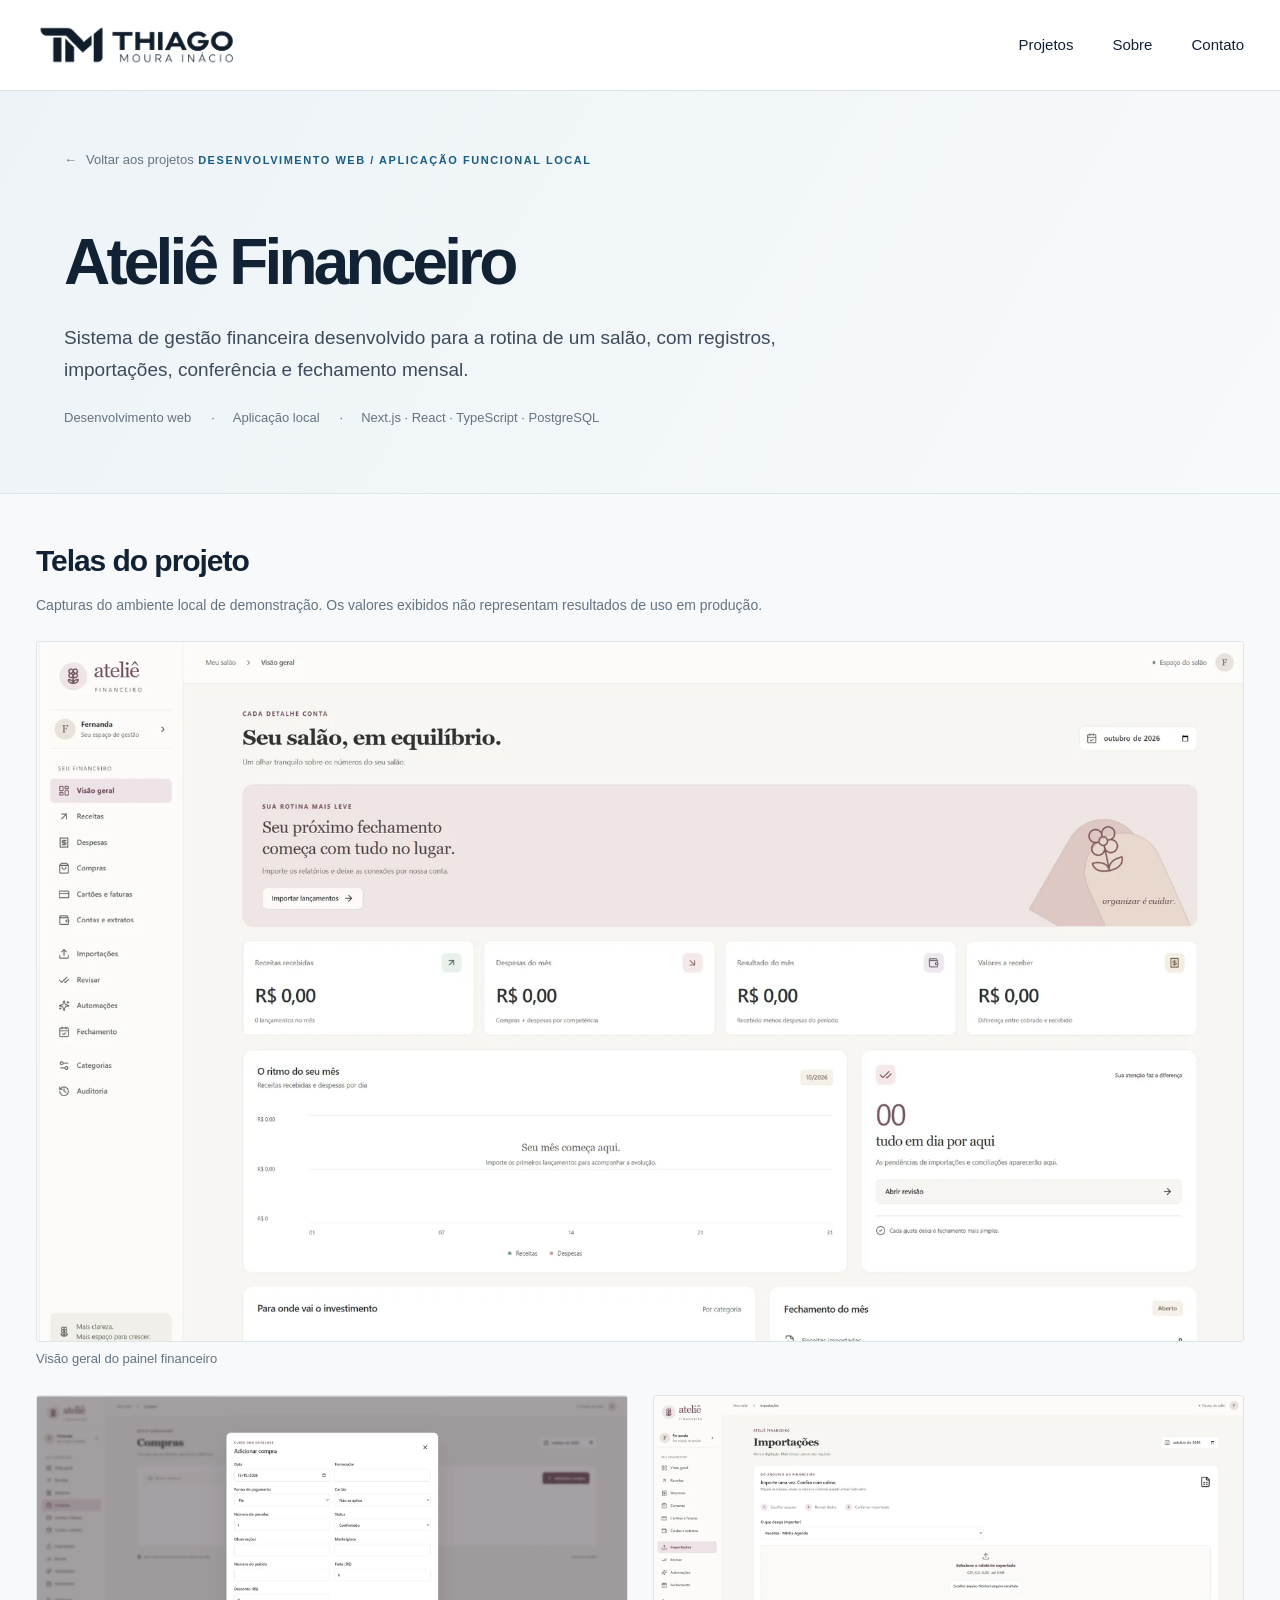
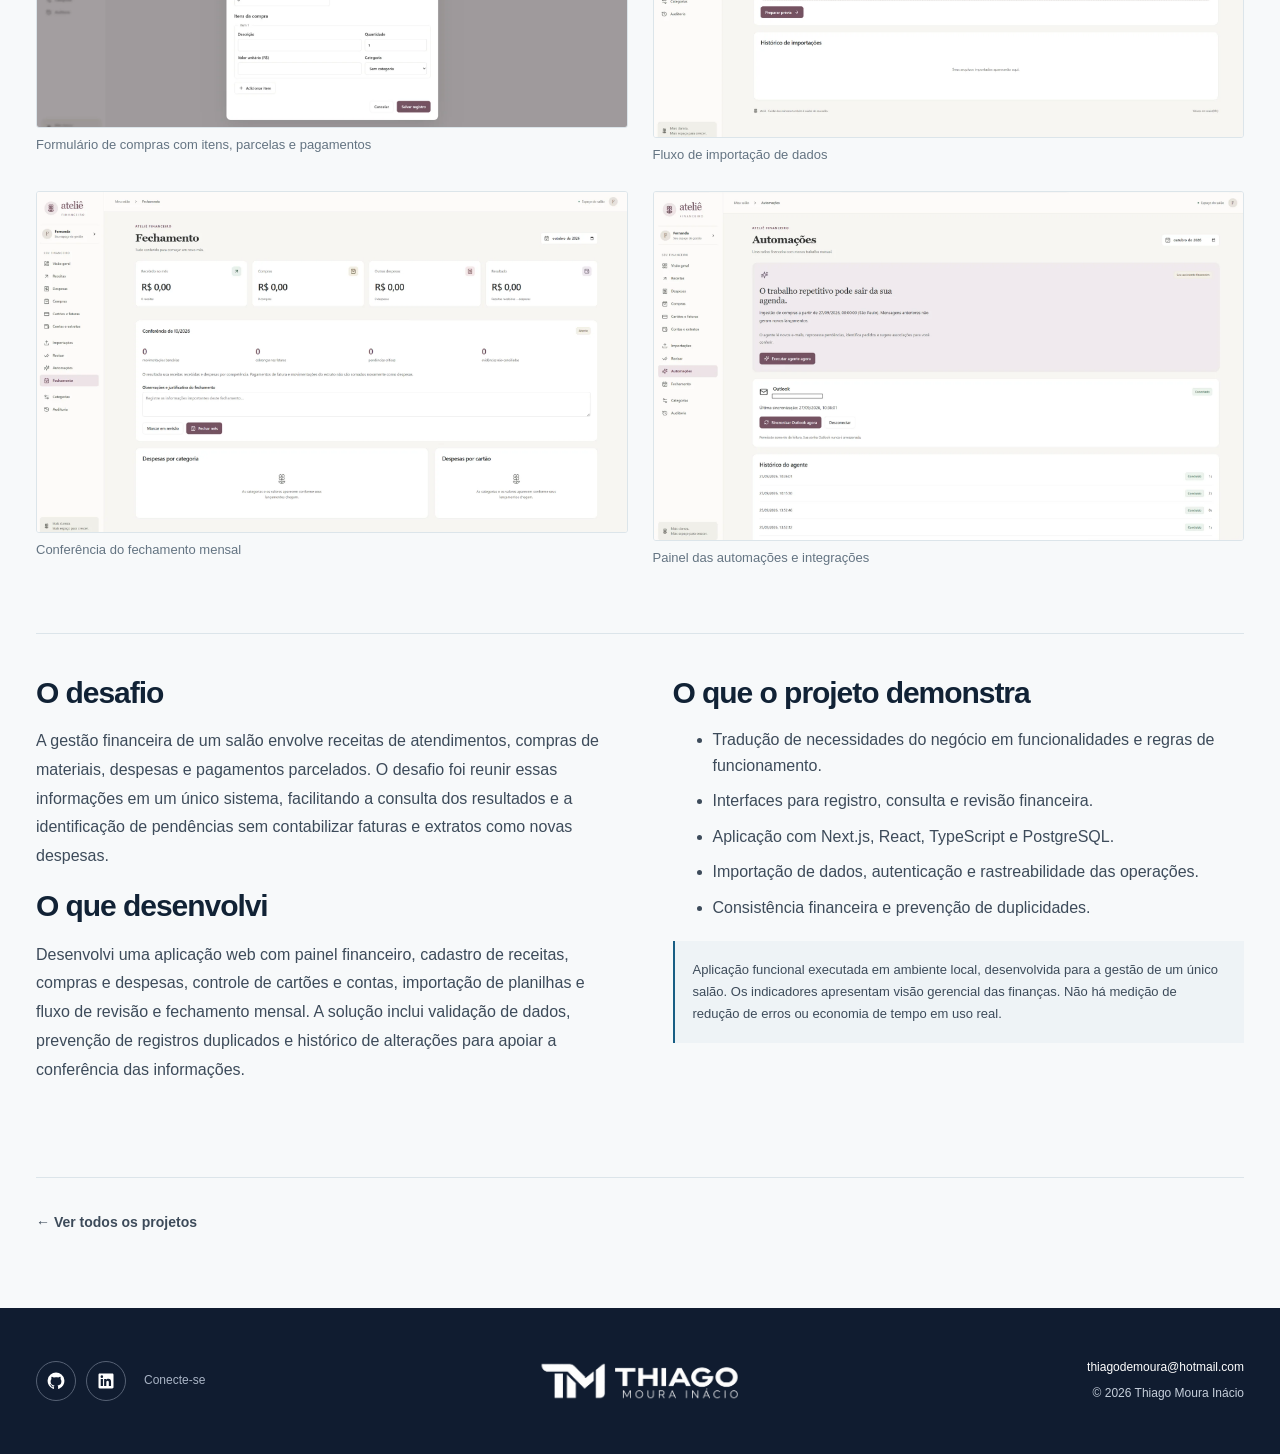
==== commit 6e53f8a7: "Publicacao do portfolio profissional" ====
--- a/projetos/atelie-financeiro.html
+++ b/projetos/atelie-financeiro.html
@@ -1,241 +1,42 @@
 <!DOCTYPE html>
+
 <html lang="pt-BR">
 <head>
-  <meta charset="UTF-8" />
-  <meta name="viewport" content="width=device-width, initial-scale=1.0" />
-  <meta name="description" content="Ateliê Financeiro: case de sistema web em Next.js, TypeScript, PostgreSQL e Prisma para a gestão financeira de pequenos negócios." />
-  <title>Ateliê Financeiro | Thiago Moura Inácio</title>
-  <link rel="preconnect" href="https://fonts.googleapis.com">
-  <link rel="preconnect" href="https://fonts.gstatic.com" crossorigin>
-  <link href="https://fonts.googleapis.com/css2?family=Inter:wght@400;500;600;700;800&display=swap" rel="stylesheet">
-  <link rel="stylesheet" href="../style.css" />
+<meta charset="utf-8"/>
+<meta content="width=device-width, initial-scale=1" name="viewport"/>
+<meta content="Sistema de gestão financeira desenvolvido para a rotina de um salão, com registros, importações, conferência e fechamento mensal." name="description"/>
+<meta content="#fcfcfa" name="theme-color"/>
+<meta content="website" property="og:type"/>
+<meta content="Ateliê Financeiro | Thiago Moura Inácio" property="og:title"/>
+<meta content="Sistema de gestão financeira desenvolvido para a rotina de um salão, com registros, importações, conferência e fechamento mensal." property="og:description"/>
+<title>Ateliê Financeiro | Thiago Moura Inácio</title>
+<link href="../favicon.svg" rel="icon" type="image/svg+xml"/>
+<link href="../style.css" rel="stylesheet"/>
 </head>
 <body>
-  <header class="topbar">
-    <div class="container nav">
-      <a class="brand" href="../index.html">Thiago Moura Inácio</a>
-      <nav aria-label="Navegação principal">
-        <a href="../index.html#sobre">Sobre</a>
-        <a href="../index.html#atuacao">Atuação</a>
-        <a href="../index.html#projetos">Projetos</a>
-        <a href="../index.html#tecnologias">Tecnologias</a>
-        <a href="../index.html#contato">Contato</a>
-      </nav>
-    </div>
-  </header>
-
-  <main>
-    <section class="case-hero atelie-hero">
-      <div class="container">
-        <a class="case-breadcrumb" href="../index.html#projetos">← Voltar para projetos</a>
-        <span class="eyebrow">PROJETO PESSOAL · FULL STACK · EM DESENVOLVIMENTO</span>
-        <h1>Ateliê Financeiro</h1>
-        <p class="case-subtitle">
-          Um sistema web concebido para simplificar o controle financeiro de um pequeno negócio,
-          reunindo informações que antes ficavam divididas entre agenda, e-mails de compras,
-          cartões, extratos e controles manuais.
-        </p>
-        <div class="case-meta" aria-label="Tecnologias utilizadas">
-          <span>Next.js</span><span>TypeScript</span><span>Tailwind CSS</span>
-          <span>PostgreSQL</span><span>Prisma</span><span>Docker</span>
-        </div>
-        <div class="atelie-hero-note">
-          <strong>Estado do projeto</strong>
-          <p>Protótipo funcional em ambiente local. Módulos e fluxos em evolução; integrações externas e uso com dados reais ainda em validação.</p>
-        </div>
-      </div>
-    </section>
-
-    <section class="section">
-      <div class="container case-grid">
-        <article class="case-content">
-          <span class="eyebrow">01 · CONTEXTO</span>
-          <h2>O desafio: enxergar o financeiro em um só lugar.</h2>
-          <p>
-            A ideia surgiu de uma necessidade concreta de organizar o financeiro de um pequeno
-            ateliê de serviços de beleza. Informações de <strong>receitas, despesas, compras,
-            cartões e extratos</strong> vinham de fontes diferentes, dificultando o fechamento do
-            mês e a identificação do que pertencia ao negócio.
-          </p>
-          <p>
-            Outro desafio era reconhecer compras feitas em marketplaces e relacioná-las às
-            faturas, evitando registros duplicados. A solução também precisa distinguir
-            <strong>compras do salão, pessoais, presentes e itens ainda a confirmar</strong>, sem
-            misturar despesas particulares com indicadores do negócio.
-          </p>
-          <div class="case-callout">
-            <strong>Objetivo:</strong> criar uma aplicação que permita consolidar e revisar
-            movimentações financeiras, organizar compras e oferecer uma visão clara do fechamento mensal.
-          </div>
-
-          <span class="eyebrow atelie-next-label">02 · SOLUÇÃO</span>
-          <h2>Da necessidade de negócio ao produto digital.</h2>
-          <p>
-            O Ateliê Financeiro está sendo desenvolvido como uma aplicação web com navegação
-            por módulos. O trabalho envolve estruturar regras de negócio, organizar dados,
-            desenhar telas, implementar fluxos de lançamento e revisão e testar o funcionamento
-            em computador e celular.
-          </p>
-          <div class="atelie-module-grid">
-            <div class="atelie-module"><span class="atelie-module-icon" aria-hidden="true">◫</span><h3>Visão geral</h3><p>Painel para acompanhamento do mês e indicadores financeiros.</p></div>
-            <div class="atelie-module"><span class="atelie-module-icon" aria-hidden="true">↗</span><h3>Receitas e despesas</h3><p>Organização de lançamentos, categorias e natureza das movimentações.</p></div>
-            <div class="atelie-module"><span class="atelie-module-icon" aria-hidden="true">▤</span><h3>Compras</h3><p>Registro e acompanhamento de pedidos, com atenção a duplicidades.</p></div>
-            <div class="atelie-module"><span class="atelie-module-icon" aria-hidden="true">▣</span><h3>Cartões e extratos</h3><p>Estrutura para conciliação, conferência e fechamento financeiro.</p></div>
-            <div class="atelie-module"><span class="atelie-module-icon" aria-hidden="true">✓</span><h3>Revisar</h3><p>Fila de ocorrências que precisam de conferência ou classificação.</p></div>
-            <div class="atelie-module"><span class="atelie-module-icon" aria-hidden="true">⟳</span><h3>Automações</h3><p>Preparação de fluxos de importação e interpretação de dados externos.</p></div>
-          </div>
-          <p class="atelie-disclaimer">Os módulos acima representam a estrutura de navegação e os processos modelados. Não significam que todas as integrações estejam concluídas ou operando em produção.</p>
-
-          <span class="eyebrow atelie-next-label">03 · ARQUITETURA</span>
-          <h2>Como organizei a solução.</h2>
-          <p>
-            O sistema utiliza <strong>Next.js com TypeScript</strong> para a aplicação web,
-            <strong>PostgreSQL</strong> para persistência e <strong>Prisma</strong> no acesso e
-            modelagem dos dados. O ambiente de desenvolvimento também utiliza Docker.
-          </p>
-          <div class="atelie-diagram" role="group" aria-label="Diagrama conceitual do sistema Ateliê Financeiro">
-            <div class="atelie-diagram-heading">
-              <span>FLUXO RESUMIDO DO SISTEMA</span>
-              <small>Ilustração conceitual — não é uma captura da aplicação</small>
-            </div>
-            <div class="atelie-diagram-stack">
-              <div class="atelie-diagram-node atelie-ui">
-                <span class="atelie-diagram-overline">INTERFACE WEB</span>
-                <strong>Next.js + TypeScript</strong>
-                <span>Painel · Receitas · Despesas · Compras · Revisão</span>
-              </div>
-              <div class="atelie-diagram-arrow" aria-hidden="true">↓</div>
-              <div class="atelie-diagram-node atelie-rules">
-                <span class="atelie-diagram-overline">REGRAS DE NEGÓCIO</span>
-                <strong>Classificação · Conciliação · Verificação de duplicidade</strong>
-                <span>Tratamento e validação das movimentações</span>
-              </div>
-              <div class="atelie-diagram-arrow" aria-hidden="true">↓</div>
-              <div class="atelie-diagram-node atelie-db">
-                <span class="atelie-diagram-overline">PERSISTÊNCIA</span>
-                <strong>Prisma + PostgreSQL</strong>
-                <span>Registros estruturados para os módulos financeiros</span>
-              </div>
-              <div class="atelie-diagram-sources">
-                <div><b>Outlook / Microsoft Graph</b><span>Autorização e conexão em validação</span></div>
-                <div><b>Extratos e faturas</b><span>Importação real ainda a validar</span></div>
-                <div><b>Minha Agenda</b><span>Integração estudada / planejada</span></div>
-              </div>
-            </div>
-          </div>
-
-          <span class="eyebrow atelie-next-label">04 · MEU PAPEL</span>
-          <h2>Requisitos, desenvolvimento e validação.</h2>
-          <p>
-            O projeto vem sendo construído de maneira iterativa, com apoio de ferramentas de
-            desenvolvimento assistido por IA. Minha atuação envolve traduzir a necessidade real
-            em requisitos, definir regras e prioridades, acompanhar a implementação,
-            realizar testes, reproduzir falhas e revisar os resultados das entregas.
-          </p>
-          <ul>
-            <li>Levantamento e refinamento dos requisitos de um fluxo financeiro real.</li>
-            <li>Definição dos módulos, estados dos lançamentos e regras de classificação.</li>
-            <li>Estruturação de fluxos envolvendo compras, faturas, extratos e revisão.</li>
-            <li>Organização e validação da aplicação em ambiente local, incluindo banco de dados.</li>
-            <li>Testes funcionais, análise de comportamentos inesperados e prevenção de duplicidades.</li>
-            <li>Investigação de integração OAuth com Outlook/Microsoft Graph e tratamento de falhas.</li>
-          </ul>
-
-          <span class="eyebrow atelie-next-label">05 · VALIDAÇÃO</span>
-          <h2>O que já foi testado — e o que ainda falta.</h2>
-          <p>
-            No ciclo de desenvolvimento, foram executadas verificações de build, testes e
-            navegação. Também ocorreram testes específicos do tratamento de compras importadas,
-            incluindo repetição do processamento para observar se novos lançamentos duplicados
-            seriam criados.
-          </p>
-          <div class="atelie-status-grid">
-            <div class="atelie-status-card done">
-              <div class="atelie-status-heading"><span aria-hidden="true">✓</span> Verificações realizadas</div>
-              <ul>
-                <li>Fluxos principais conferidos em navegador, incluindo desktop e mobile.</li>
-                <li>Uma rodada geral registrou 46 testes automatizados aprovados, sem erros de build.</li>
-                <li>Cenários de compras testados com verificação de duplicidades e itens para revisão.</li>
-                <li>Fluxos de autenticação e recuperação de senha submetidos a validações.</li>
-              </ul>
-            </div>
-            <div class="atelie-status-card pending">
-              <div class="atelie-status-heading"><span aria-hidden="true">◷</span> Em evolução / pendente</div>
-              <ul>
-                <li>Concluir a autorização e conexão estável do Outlook via Microsoft Graph.</li>
-                <li>Validar extratos, faturas e integrações com arquivos e dados reais.</li>
-                <li>Confirmar a integração de receitas com o Minha Agenda.</li>
-                <li>Revisar segurança, qualidade dos dados e comportamento antes de qualquer uso em produção.</li>
-              </ul>
-            </div>
-          </div>
-          <div class="atelie-honesty">
-            <strong>Transparência sobre o estágio:</strong> esta apresentação descreve uma aplicação
-            em desenvolvimento, com testes locais e integrações parcialmente validadas. Não é um
-            produto comercial publicado ou uma integração de produção concluída.
-          </div>
-
-          <span class="eyebrow atelie-next-label">06 · APRENDIZADOS</span>
-          <h2>Por que este projeto importa no meu portfólio.</h2>
-          <p>
-            Ele conecta conhecimentos de análise de sistemas e dados a um problema concreto.
-            Mais do que criar telas, foi necessário pensar no ciclo de vida de informações
-            financeiras, regras de classificação, integração com serviços externos e
-            recuperação após falhas — aprendizados relevantes para funções de
-            desenvolvimento, dados e automação de processos.
-          </p>
-          <div class="atelie-lessons">
-            <span>Levantamento de requisitos</span>
-            <span>Modelagem de dados</span>
-            <span>Regras de negócio</span>
-            <span>Next.js e TypeScript</span>
-            <span>PostgreSQL e Prisma</span>
-            <span>Integrações e OAuth</span>
-            <span>Testes e depuração</span>
-            <span>Desenvolvimento assistido por IA</span>
-          </div>
-          <h3>Próximas melhorias do case</h3>
-          <p>
-            Esta página será atualizada com capturas reais, anonimizadas, da aplicação e com
-            resultados de homologação assim que os fluxos pendentes estiverem confirmados.
-            O código completo não está publicado aqui porque o projeto ainda contém
-            configurações e integrações que precisam de revisão antes de uma abertura segura.
-          </p>
-          <div class="case-actions">
-            <a class="btn primary" href="../index.html#projetos">Ver outros projetos</a>
-            <a class="btn secondary" href="../index.html#contato">Entrar em contato</a>
-          </div>
-        </article>
-
-        <aside class="case-sidebar">
-          <span class="atelie-aside-label">PROJETO PESSOAL</span>
-          <h3>Ateliê Financeiro</h3>
-          <dl>
-            <dt>Área</dt><dd>Full Stack · Dados · Automação</dd>
-            <dt>Status</dt><dd>Protótipo local em desenvolvimento</dd>
-            <dt>Público-alvo</dt><dd>Pequenos negócios de serviços</dd>
-            <dt>Front-end / aplicação</dt><dd>Next.js, TypeScript, Tailwind CSS</dd>
-            <dt>Banco e acesso a dados</dt><dd>PostgreSQL, Prisma</dd>
-            <dt>Ambiente</dt><dd>Docker / execução local</dd>
-            <dt>Integração em validação</dt><dd>Microsoft Graph (Outlook)</dd>
-            <dt>Integrações estudadas</dt><dd>Minha Agenda, marketplaces e importações financeiras</dd>
-            <dt>Disponibilidade</dt><dd>Sem demonstração pública nesta etapa</dd>
-          </dl>
-          <div class="atelie-aside-footer">
-            <strong>Nota de privacidade</strong>
-            <p>Case apresentado sem dados financeiros reais, credenciais, mensagens privadas ou informações pessoais do negócio.</p>
-          </div>
-        </aside>
-      </div>
-    </section>
-  </main>
-
-  <footer>
-    <div class="container footer-content">
-      <span>© <span id="year"></span> Thiago Moura Inácio</span>
-      <span>Ateliê Financeiro · Projeto pessoal em desenvolvimento</span>
-    </div>
-  </footer>
-  <script src="../script.js"></script>
-</body>
-</html>
+<a class="skip" href="#conteudo">Pular para o conteúdo</a>
+<header class="site-header"><div class="wrap header-inner">
+<a aria-label="Página inicial de Thiago Moura Inácio" class="brand brand-image" href="../index.html"><img alt="TMI — Thiago Moura Inácio" height="243" src="../assets/logo-tmi.png" width="920"/></a>
+<button aria-controls="main-nav" aria-expanded="false" class="menu-btn" data-menu="" type="button">Menu</button>
+<nav aria-label="Navegação principal" class="nav" data-navigation="" id="main-nav"><a href="../index.html#projetos">Projetos</a><a href="../index.html#sobre">Sobre</a><a href="../index.html#contato">Contato</a></nav>
+</div></header><main id="conteudo">
+<section class="case-hero wrap">
+<a class="back-link" href="../index.html#projetos"><span aria-hidden="true">←</span> Voltar aos projetos</a>
+<div class="eyebrow">Desenvolvimento web / Aplicação funcional local</div>
+<h1>Ateliê Financeiro</h1>
+<p class="case-subtitle">Sistema de gestão financeira desenvolvido para a rotina de um salão, com registros, importações, conferência e fechamento mensal.</p>
+<div class="case-meta"><span>Desenvolvimento web</span><span>Aplicação local</span><span>Next.js · React · TypeScript · PostgreSQL</span></div>
+</section>
+<section class="case-evidence wrap"><h2>Telas do projeto</h2><p class="case-evidence-intro">Capturas do ambiente local de demonstração. Os valores exibidos não representam resultados de uso em produção.</p><div class="evidence-grid atelier-evidence"><figure><img alt="Visão geral do painel financeiro" loading="lazy" src="../assets/atelie-visao-geral.webp"/><figcaption>Visão geral do painel financeiro</figcaption></figure><figure><img alt="Formulário de compras com itens, parcelas e pagamentos" loading="lazy" src="../assets/atelie-compras.webp"/><figcaption>Formulário de compras com itens, parcelas e pagamentos</figcaption></figure><figure><img alt="Fluxo de importação de dados" loading="lazy" src="../assets/atelie-importacoes.webp"/><figcaption>Fluxo de importação de dados</figcaption></figure><figure><img alt="Conferência do fechamento mensal" loading="lazy" src="../assets/atelie-fechamento.webp"/><figcaption>Conferência do fechamento mensal</figcaption></figure><figure><img alt="Painel das automações e integrações" loading="lazy" src="../assets/atelie-automacoes.webp"/><figcaption>Painel das automações e integrações</figcaption></figure></div></section>
+<section class="case-details wrap">
+<div><h2>O desafio</h2><p>A gestão financeira de um salão envolve receitas de atendimentos, compras de materiais, despesas e pagamentos parcelados. O desafio foi reunir essas informações em um único sistema, facilitando a consulta dos resultados e a identificação de pendências sem contabilizar faturas e extratos como novas despesas.</p><h2>O que desenvolvi</h2><p>Desenvolvi uma aplicação web com painel financeiro, cadastro de receitas, compras e despesas, controle de cartões e contas, importação de planilhas e fluxo de revisão e fechamento mensal. A solução inclui validação de dados, prevenção de registros duplicados e histórico de alterações para apoiar a conferência das informações.</p></div>
+<div><h2>O que o projeto demonstra</h2><ul><li>Tradução de necessidades do negócio em funcionalidades e regras de funcionamento.</li><li>Interfaces para registro, consulta e revisão financeira.</li><li>Aplicação com Next.js, React, TypeScript e PostgreSQL.</li><li>Importação de dados, autenticação e rastreabilidade das operações.</li><li>Consistência financeira e prevenção de duplicidades.</li></ul><div class="case-note">Aplicação funcional executada em ambiente local, desenvolvida para a gestão de um único salão. Os indicadores apresentam visão gerencial das finanças. Não há medição de redução de erros ou economia de tempo em uso real.</div></div></section>
+<section class="case-footer wrap"><a class="text-link" href="../index.html#projetos">← Ver todos os projetos</a></section>
+</main>
+<footer class="footer"><div class="wrap footer-inner">
+<div class="footer-social"><a aria-label="GitHub de Thiago Moura Inácio" class="social-icon" href="https://github.com/thiagominacio" rel="noopener noreferrer" target="_blank"><svg aria-hidden="true" class="social-svg" fill="currentColor" viewbox="0 0 24 24"><path d="M12 .8A11.2 11.2 0 0 0 8.46 22.62c.56.1.77-.24.77-.54v-2.02c-3.13.68-3.79-1.33-3.79-1.33-.52-1.3-1.25-1.66-1.25-1.66-1.02-.7.08-.69.08-.69 1.13.08 1.73 1.16 1.73 1.16 1 .1.49 2.56 3.24 1.83.1-.72.39-1.21.71-1.49-2.5-.28-5.13-1.26-5.13-5.58 0-1.23.44-2.24 1.16-3.04-.12-.28-.5-1.44.11-3 0 0 .95-.3 3.1 1.16A10.83 10.83 0 0 1 12 6.99c.96 0 1.92.13 2.82.38 2.15-1.46 3.1-1.16 3.1-1.16.61 1.56.23 2.72.11 3 .72.8 1.15 1.8 1.15 3.04 0 4.33-2.63 5.29-5.14 5.57.4.34.75 1 .75 2.02v2.24c0 .3.2.65.78.54A11.2 11.2 0 0 0 12 .8Z"></path></svg></a><a aria-label="LinkedIn de Thiago Moura Inácio" class="social-icon" href="https://www.linkedin.com/in/thiagomourainacio/" rel="noopener noreferrer" target="_blank"><svg aria-hidden="true" class="social-svg" fill="currentColor" viewbox="0 0 24 24"><path d="M20.4 2H3.6C2.72 2 2 2.7 2 3.57v16.86C2 21.3 2.72 22 3.6 22h16.8c.88 0 1.6-.7 1.6-1.57V3.57C22 2.7 21.28 2 20.4 2ZM7.94 18.73H4.99V9.2h2.95v9.53ZM6.47 7.9a1.71 1.71 0 1 1 0-3.42 1.71 1.71 0 0 1 0 3.42Zm12.26 10.83h-2.95v-4.64c0-1.11-.02-2.53-1.54-2.53-1.55 0-1.79 1.2-1.79 2.45v4.72H9.5V9.2h2.83v1.3h.04c.4-.75 1.36-1.54 2.8-1.54 3 0 3.56 1.97 3.56 4.53v5.24Z"></path></svg></a><span>Conecte-se</span></div>
+<a aria-label="Voltar ao início" class="footer-logo" href="../index.html"><img alt="TMI — Thiago Moura Inácio" height="243" loading="lazy" src="../assets/logo-tmi-branco.png" width="920"/></a>
+<div class="footer-right"><a href="mailto:thiagodemoura@hotmail.com">thiagodemoura@hotmail.com</a><span>© <span data-year="">2026</span> Thiago Moura Inácio</span></div>
+</div></footer>
+<script defer="" src="../main.js"></script>
+</body></html>
--- a/style.css
+++ b/style.css
@@ -1,516 +1,170 @@
-* { box-sizing: border-box; }
-:root {
-  --bg: #0b1120;
-  --surface: #ffffff;
-  --surface-soft: #f4f7fb;
-  --text: #111827;
-  --muted: #5b6474;
-  --accent: #2563eb;
-  --accent-dark: #1d4ed8;
-  --line: #dbe2ea;
-  --white: #ffffff;
-}
-html { scroll-behavior: smooth; }
-body {
-  margin: 0;
-  font-family: "Inter", system-ui, -apple-system, BlinkMacSystemFont, "Segoe UI", sans-serif;
-  color: var(--text);
-  background: var(--surface);
-  line-height: 1.6;
-}
-a { color: inherit; text-decoration: none; }
-.container { width: min(1180px, calc(100% - 40px)); margin: 0 auto; }
-.narrow { max-width: 820px; }
-.topbar {
-  position: sticky; top: 0; z-index: 50;
-  background: rgba(11,17,32,.94); backdrop-filter: blur(10px);
-  border-bottom: 1px solid rgba(255,255,255,.08);
-}
-.nav { min-height: 70px; display: flex; align-items: center; justify-content: space-between; gap: 30px; }
-.brand { color: var(--white); font-weight: 800; letter-spacing: -.02em; }
-nav { display: flex; gap: 24px; flex-wrap: wrap; }
-nav a { color: #d9e2ef; font-size: .94rem; }
-nav a:hover { color: white; }
-.hero {
-  color: white;
-  background: radial-gradient(circle at top right, rgba(37,99,235,.28), transparent 34%),
-              linear-gradient(135deg,#0b1120 0%,#111827 100%);
-  padding: 110px 0 95px;
-}
-.hero-grid { display: grid; grid-template-columns: 1.55fr .8fr; gap: 70px; align-items: center; }
-.eyebrow { display: inline-block; margin-bottom: 14px; font-size: .78rem; font-weight: 800; letter-spacing: .12em; color: var(--accent); }
-.hero .eyebrow { color: #93c5fd; }
-h1,h2,h3 { line-height: 1.15; margin-top: 0; }
-h1 { font-size: clamp(2.6rem,6vw,5rem); letter-spacing: -.045em; max-width: 900px; margin-bottom: 24px; }
-h2 { font-size: clamp(2rem,4vw,3.1rem); letter-spacing: -.035em; margin-bottom: 24px; }
-h3 { font-size: 1.3rem; margin-bottom: 12px; }
-.hero-copy { color:#d5deea; max-width:760px; font-size:1.12rem; margin-bottom:34px; }
-.hero-actions,.contact-actions { display:flex; flex-wrap:wrap; gap:12px; }
-.btn { display:inline-flex; min-height:46px; align-items:center; justify-content:center; padding:0 20px; border-radius:10px; font-weight:700; border:1px solid transparent; transition:.2s ease; }
-.btn.primary { background:var(--accent); color:white; }
-.btn.primary:hover { background:var(--accent-dark); transform:translateY(-1px); }
-.btn.secondary { border-color:rgba(255,255,255,.2); color:white; background:rgba(255,255,255,.04); }
-.contact .btn.secondary { border-color:var(--line); color:var(--text); background:white; }
-.hero-card { border:1px solid rgba(255,255,255,.13); border-radius:22px; background:rgba(255,255,255,.055); padding:12px 26px; box-shadow:0 20px 60px rgba(0,0,0,.18); }
-.metric { padding:24px 0; display:flex; flex-direction:column; gap:4px; }
-.metric + .metric { border-top:1px solid rgba(255,255,255,.1); }
-.metric strong { font-size:1.5rem; }
-.metric span { color:#bec9d8; font-size:.93rem; }
-.section { padding:88px 0; }
-.section.alt { background:var(--surface-soft); }
-.section p { color:var(--muted); font-size:1.04rem; }
-.cards { display:grid; gap:18px; margin-top:36px; }
-.cards.four { grid-template-columns:repeat(4,1fr); }
-.card,.project { background:white; border:1px solid var(--line); border-radius:18px; padding:24px; box-shadow:0 8px 30px rgba(15,23,42,.05); }
-.card p,.project p { margin-bottom:18px; }
-.tags { display:flex; flex-wrap:wrap; gap:7px; }
-.tags span,.tech-cloud span { font-size:.78rem; font-weight:700; padding:7px 10px; border-radius:999px; background:#eef4ff; color:#234b9b; border:1px solid #dce7fb; }
-.section-heading { display:flex; justify-content:space-between; align-items:end; gap:30px; margin-bottom:34px; }
-.filters { display:flex; flex-wrap:wrap; gap:8px; justify-content:flex-end; }
-.filter { cursor:pointer; border:1px solid var(--line); background:white; border-radius:999px; padding:8px 13px; font:inherit; font-size:.86rem; font-weight:700; color:var(--muted); }
-.filter.active { background:var(--bg); color:white; border-color:var(--bg); }
-.projects { display:grid; grid-template-columns:repeat(3,1fr); gap:18px; }
-.project { display:flex; flex-direction:column; }
-.project .tags { margin-top:auto; }
-.status { display:inline-flex; align-self:flex-start; margin-bottom:16px; padding:6px 9px; border-radius:999px; font-size:.72rem; font-weight:800; background:#fff6df; color:#8a5b00; }
-.status.completed { background:#e8f8ef; color:#246b45; }
-.status.case { background:#f0ecff; color:#5e42a6; }
-.text-link { margin-top:18px; color:var(--accent); font-weight:800; font-size:.92rem; }
-.tech-cloud { display:flex; flex-wrap:wrap; gap:10px; margin-top:32px; }
-.contact-box { display:flex; justify-content:space-between; gap:36px; align-items:center; padding:40px; border:1px solid var(--line); border-radius:24px; background:#fff; box-shadow:0 16px 50px rgba(15,23,42,.07); }
-footer { background:var(--bg); color:#c7d0de; padding:28px 0; }
-.footer-content { display:flex; justify-content:space-between; gap:20px; font-size:.9rem; }
-.hidden-project { display:none !important; }
-@media (max-width:980px) {
-  .hero-grid { grid-template-columns:1fr; }
-  .cards.four,.projects { grid-template-columns:repeat(2,1fr); }
-  .section-heading,.contact-box { align-items:flex-start; flex-direction:column; }
-  .filters { justify-content:flex-start; }
-}
-@media (max-width:720px) {
-  .nav { padding:15px 0; align-items:flex-start; flex-direction:column; gap:12px; }
-  nav { gap:12px 18px; }
-  .hero { padding-top:80px; }
-  .cards.four,.projects { grid-template-columns:1fr; }
-  .section { padding:64px 0; }
-  .footer-content { flex-direction:column; }
+
+/* THIAGO MOURA INÁCIO — portfolio profissional estático */
+:root{--navy:#112235;--blue:#17628d;--text:#3d4b5a;--muted:#647482;--line:#e2e7eb;--paper:#fbfcfd;--soft:#f3f6f8;--content:1190px}
+*,*::before,*::after{box-sizing:border-box}
+html{scroll-behavior:smooth;scroll-padding-top:80px}
+body{margin:0;background:var(--paper);color:var(--text);font:16px/1.6 -apple-system,BlinkMacSystemFont,"Segoe UI",Arial,sans-serif;-webkit-font-smoothing:antialiased}
+img{display:block;max-width:100%;width:100%}
+a{color:inherit;text-decoration:none}
+a:hover{color:var(--blue)}
+button{font:inherit}
+a:focus-visible,button:focus-visible{outline:2px solid var(--blue);outline-offset:4px}
+.wrap{width:min(var(--content),calc(100% - 72px));margin-inline:auto}
+.skip{position:absolute;left:10px;top:-100px;background:var(--navy);padding:10px;color:white;z-index:50}.skip:focus{top:10px}
+.site-header{border-bottom:1px solid var(--line);background:#fff;position:relative;z-index:10}
+.header-inner{height:90px;display:flex;align-items:center;justify-content:space-between;gap:20px}
+.brand-image{width:202px;display:block;flex-shrink:0}.brand-image img{height:auto}
+.nav{display:flex;gap:39px;align-items:center;color:var(--navy);font-size:15px;font-weight:500}
+.nav a{transition:color .2s}.nav a:hover{color:var(--blue)}
+.menu-btn{display:none;background:transparent;color:var(--navy);border:0;cursor:pointer;font-weight:600}
+.eyebrow{display:inline-block;color:var(--blue);font-weight:650;font-size:11px;letter-spacing:.14em;text-transform:uppercase}
+.hero{display:grid;grid-template-columns:minmax(0,1.52fr) minmax(0,.92fr);align-items:center;gap:75px;padding-block:74px 83px}
+.hero-copy{min-width:0}.hero h1{margin:20px 0 22px;color:var(--navy);font-size:clamp(52px,5.6vw,81px);line-height:1.04;letter-spacing:-.066em;font-weight:750}
+.hero-role{font-weight:650;font-size:clamp(17px,1.8vw,21px);color:var(--blue);line-height:1.5;margin:0 0 21px;letter-spacing:-.026em}
+.hero-summary{max-width:600px;font-size:16px;line-height:1.86;color:var(--text);margin:0}
+.hero-actions{display:flex;gap:28px;align-items:center;margin-top:32px;flex-wrap:wrap}
+.primary-link{font-size:15px;font-weight:650;display:inline-flex;gap:19px;align-items:center;border-bottom:1px solid var(--navy);padding-bottom:6px;color:var(--navy)}
+.primary-link:hover{color:var(--blue);border-color:var(--blue)}
+.social-list,.footer-social{display:flex;align-items:center;gap:10px}
+.social-icon{display:inline-flex;width:40px;height:40px;border-radius:50%;align-items:center;justify-content:center;color:var(--navy);border:1px solid #d5dce1;transition:background .2s,transform .2s}
+.social-icon:hover{background:#e7eef3;transform:translateY(-1px)}
+.social-svg{width:18px;height:18px}
+.hero-photo{position:relative;aspect-ratio:4/4.75;align-self:stretch;max-height:490px;overflow:hidden;background:#e6e4e0;border-radius:4px}
+.hero-photo img{width:100%;height:100%;object-fit:cover;object-position:center 24%}
+.photo-line{position:absolute;left:0;bottom:0;width:68px;height:5px;background:var(--blue)}
+.projects{padding-block:55px 116px;border-top:1px solid var(--line)}
+.section-heading{display:flex;justify-content:space-between;align-items:end;margin-bottom:24px}
+.section-heading h2,.about-heading h2{color:var(--navy);font-size:clamp(31px,3.2vw,42px);letter-spacing:-.052em;line-height:1.15;margin:7px 0 0;font-weight:720}
+.filters{display:flex;justify-content:flex-start;gap:28px;align-items:center;flex-wrap:wrap;margin:0 0 30px;border-bottom:1px solid var(--line)}
+.filter{border:0;border-bottom:2px solid transparent;background:transparent;cursor:pointer;color:var(--muted);padding:12px 0 13px;margin-bottom:-1px;font-size:13px}
+.filter:hover{color:var(--navy)}.filter[aria-pressed="true"]{font-weight:700;border-bottom-color:var(--blue);color:var(--navy)}
+.project-grid{display:grid;grid-template-columns:repeat(3,minmax(0,1fr));gap:46px 25px;align-items:start}
+.project-card{min-width:0}.project-card[hidden]{display:none!important}
+.project-thumb{display:flex;align-items:center;justify-content:center;width:100%;aspect-ratio:1.58;overflow:hidden;border-radius:3px;border:1px solid #e0e4e8;background:#fff;box-shadow:0 8px 20px rgba(17,34,53,.045);transition:box-shadow .2s,transform .2s}
+.project-thumb:hover{box-shadow:0 12px 25px rgba(17,34,53,.09);transform:translateY(-2px)}
+.project-thumb img{width:100%;height:100%;object-fit:contain}
+.project-info{padding:15px 1px 0}.project-category{font-size:11px;text-transform:uppercase;letter-spacing:.1em;color:var(--blue);font-weight:700}
+.project-card h3{margin:6px 0 7px;font-size:19px;line-height:1.32;letter-spacing:-.035em;color:var(--navy);font-weight:720}
+.project-card h3 a span{font-size:15px;font-weight:450;color:var(--muted)}
+.project-card p{font-size:13.5px;line-height:1.65;color:var(--text);margin:0 0 9px}
+.project-stack{font-size:12px;color:var(--muted)}
+.about{background:#fff;border-top:1px solid var(--line);padding-block:92px 105px}
+.about-heading{text-align:center;margin-bottom:48px}
+.about-layout{display:grid;grid-template-columns:minmax(0,1.36fr) minmax(0,.78fr);align-items:center;gap:96px;max-width:1040px;margin-inline:auto}
+.about-copy h3{color:var(--navy);font-size:clamp(24px,2.5vw,32px);line-height:1.24;letter-spacing:-.047em;max-width:420px;margin:0 0 26px}
+.about-copy p{font-size:15px;line-height:1.85;margin:0 0 15px}.about-copy strong{color:var(--navy);font-weight:650}
+.contact-btn{display:inline-flex;justify-content:center;align-items:center;gap:14px;padding:13px 20px;background:var(--blue);color:white;border-radius:3px;font-size:14px;font-weight:650;margin-top:17px;transition:background .2s}
+.contact-btn:hover{color:white;background:#0f476a}
+.about-photo{position:relative;aspect-ratio:4/4.5;max-height:450px;background:var(--soft);border-radius:4px}
+.about-photo::before{content:"";position:absolute;inset:-12px -12px 12px 12px;border:3px solid #246588;border-radius:4px}
+.about-photo img{position:relative;width:100%;height:100%;object-fit:cover;object-position:center 30%;border-radius:3px}
+.contact-bar{background:var(--soft);border-top:1px solid var(--line);padding-block:48px}
+.contact-bar-inner{display:flex;align-items:center;justify-content:space-between;gap:24px}
+.contact-bar p{font-size:19px;font-weight:600;color:var(--navy);letter-spacing:-.025em;margin:3px 0 0}
+.contact-btn--dark{margin:0;white-space:nowrap}
+.footer{background:#101c30;color:#fff}
+.footer-inner{min-height:146px;display:grid;grid-template-columns:1fr 1fr 1fr;align-items:center;gap:24px}
+.footer-social .social-icon{color:#fff;border-color:#566174}.footer-social .social-icon:hover{background:#263850}
+.footer-social>span{font-size:12px;color:#a9b4c5;margin-left:8px}
+.footer-logo{display:block;width:206px;margin:auto}.footer-logo img{height:auto;width:100%}
+.footer-right{text-align:right;display:grid;gap:7px;font-size:12px;color:#c6cfdb}
+.footer-right a{color:#fff}.footer-right a:hover{text-decoration:underline}
+/* Project pages use the same header and footer but preserve technical case study format */
+.case-hero{padding-block:55px 64px;border-bottom:1px solid var(--line)}
+.back-link{display:inline-flex;margin-bottom:44px;gap:9px;color:var(--muted);font-size:13px}
+.case-hero h1{font-size:clamp(38px,5vw,65px);line-height:1.1;letter-spacing:-.06em;color:var(--navy);max-width:950px;margin:12px 0 25px}
+.case-subtitle{max-width:810px;font-size:19px;line-height:1.68;margin:0}
+.case-meta{display:flex;gap:20px;flex-wrap:wrap;font-size:13px;color:var(--muted);margin-top:22px}
+.case-meta span:not(:first-child)::before{content:'·';margin-right:18px}
+.case-evidence{padding-top:48px}
+.case-evidence h2,.case-details h2{font-size:clamp(22px,2.7vw,30px);color:var(--navy);line-height:1.25;letter-spacing:-.035em;margin:0 0 15px}
+.case-evidence-intro{font-size:14px;color:var(--muted);margin:0 0 24px}
+.evidence-list{display:grid;gap:30px}.evidence-list figure,.evidence-grid figure{margin:0}
+.evidence-list img,.evidence-grid img{height:auto;width:100%;background:#fff;border:1px solid var(--line)}
+figcaption{color:var(--muted);font-size:13px;margin-top:7px}
+.evidence-grid{display:grid;grid-template-columns:repeat(2,minmax(0,1fr));gap:25px}
+.evidence-grid figure:first-child:nth-last-child(odd){grid-column:1/-1}
+.evidence-grid figure:nth-child(3):last-child{grid-column:1/-1}
+.case-details{display:grid;grid-template-columns:1fr 1fr;gap:65px;border-top:1px solid var(--line);padding-top:40px;margin-block:64px 76px}
+.case-details p{line-height:1.8}.case-details li{margin-bottom:10px}
+.case-note{border-left:2px solid var(--blue);background:var(--soft);padding:18px;font-size:13px;line-height:1.7;margin-top:20px}
+.case-no-image{padding:28px;background:var(--soft);border:1px solid var(--line)}
+.case-footer{border-top:1px solid var(--line);padding:33px 0 75px;display:flex;gap:24px;flex-wrap:wrap;font-size:14px;font-weight:650}
+.case-tech{color:var(--muted)}
+@media(max-width:1050px){.hero{gap:40px}.hero h1{font-size:clamp(52px,6.8vw,74px)}.about-layout{gap:60px}.project-grid{gap:36px 22px}}
+@media(max-width:780px){.wrap{width:calc(100% - 42px)}.hero{grid-template-columns:1fr 0.72fr;gap:24px;padding-block:60px}.hero h1{font-size:clamp(41px,6.8vw,60px)}.hero-summary{font-size:14px}.hero-photo{max-height:410px}.project-grid{grid-template-columns:repeat(2,minmax(0,1fr))}.about-layout{gap:40px}.footer-inner{grid-template-columns:1fr 1fr;gap:15px}.footer-logo{grid-column:1/-1;grid-row:1;margin-top:20px}.footer-right{text-align:right}}
+@media(max-width:600px){.wrap{width:calc(100% - 36px)}.header-inner{height:auto;min-height:75px;flex-wrap:wrap}.brand-image{width:178px}.menu-btn{display:block}.nav{display:none;flex-basis:100%;flex-direction:column;align-items:flex-start;padding:0 0 20px;gap:12px}.nav.is-open{display:flex}
+.hero{grid-template-columns:1fr;gap:30px;padding-block:50px 54px}.hero h1{font-size:clamp(44px,11vw,67px)}.hero-role{font-size:17px}.hero-photo{width:min(100%,360px);height:440px;justify-self:center}.hero-summary{font-size:15px}.projects{padding-block:55px 75px}.filters{gap:19px}.filter{font-size:12px}.project-grid{grid-template-columns:1fr;gap:39px}.project-thumb{aspect-ratio:1.63}.project-card h3{font-size:20px}.about{padding-block:65px 80px}.about-heading{margin-bottom:35px}.about-layout{grid-template-columns:1fr;gap:54px}.about-copy p{font-size:14px}.about-photo{width:min(100%,320px);margin-inline:auto}.contact-bar-inner{align-items:start;flex-direction:column}.contact-bar p{font-size:17px}.footer-inner{grid-template-columns:1fr;justify-items:center;text-align:center;gap:16px;padding-block:31px}.footer-logo{grid-column:1;grid-row:1;margin:0;width:195px}.footer-social{grid-row:2}.footer-right{text-align:center;grid-row:3}.case-details{grid-template-columns:1fr;gap:22px}.evidence-grid{grid-template-columns:1fr}.case-subtitle{font-size:16px}}
+@media(prefers-reduced-motion:reduce){html{scroll-behavior:auto}*,*::before,*::after{transition-duration:.001ms!important}}
+
+/* Página inicial: apresentação e projetos */
+:root{--paper:#f5f7f8;--soft:#eef3f6;--blue:#185e84;--line:#dce5ea;--content:1310px}
+body{background:#f7f9fa}
+.site-header{background:#fff}
+.hero.wrap{width:100%;max-width:none; padding:74px max(5vw,calc((100vw - 1370px)/2)) 82px; background:linear-gradient(112deg,#edf3f7 0%,#f1f5f7 60%,#e8eff3 100%);grid-template-columns:minmax(0,1.2fr) minmax(320px,.80fr);gap:clamp(45px,6vw,105px)}
+.hero h1{font-size:clamp(44px,4.4vw,65px);letter-spacing:-.058em;line-height:1.095;max-width:650px;margin:18px 0 20px}
+.hero-role{font-size:clamp(17px,1.3vw,20px);letter-spacing:-.03em}
+.hero-summary{max-width:610px;font-size:16px}
+.hero-photo{aspect-ratio:4/4.4;max-height:480px;box-shadow:0 18px 38px rgba(18,38,57,.09);border-radius:4px}
+.hero-photo img{object-position:center center}
+.hero-actions{margin-top:29px}
+.projects.wrap{max-width:none;width:min(1740px,calc(100% - 9vw));padding-block:76px 115px;border-top:none}
+.projects .section-heading{display:block;margin-bottom:8px}
+.projects-intro{margin:13px 0 0;color:var(--muted);font-size:15px;max-width:650px}
+.filters{margin:0 0 30px;gap:30px}
+.project-grid{grid-template-columns:repeat(3,minmax(0,1fr));gap:52px 24px}
+.project-thumb{aspect-ratio:1.72;background:#f0f4f6;border-color:#dce5eb;box-shadow:0 5px 15px rgba(17,34,53,.045)}
+.project-thumb img{object-fit:cover;object-position:center}
+.project-card h3{font-size:clamp(19px,1.25vw,24px);letter-spacing:-.025em;margin:6px 0 8px}
+.project-info{padding:18px 1px 0}
+.project-card p{font-size:14px;line-height:1.68;max-width:550px}
+.project-category{font-size:11px}
+.project-photo-note{display:block;font-size:11px;color:#728190;margin-top:6px;font-style:italic}
+.about{background:#f2f5f7}
+.about-layout{max-width:1110px}
+.about-photo{box-shadow:0 18px 40px rgba(18,38,57,.075)}
+.about-photo:before{border-color:#aabfcd}
+.case-hero{background:linear-gradient(120deg,#edf3f7,#f7fafb);width:100%;padding-inline:max(5vw,calc((100vw - 1310px)/2));max-width:none}
+.atelier-evidence figure:first-child{grid-column:1/-1}
+.atelier-evidence img{border-radius:3px;max-height:880px;object-fit:contain}
+@media (max-width:1150px){.hero.wrap{gap:48px;padding-inline:4vw;grid-template-columns:minmax(0,1.1fr) minmax(270px,.85fr)}.projects.wrap{width:calc(100% - 7vw)}.project-grid{gap:36px 20px}}
+@media (max-width:780px){.hero.wrap{grid-template-columns:minmax(0,1fr) minmax(0,.72fr);padding:54px 4vw 66px;gap:22px}.hero h1{font-size:clamp(40px,5.9vw,52px)}.hero-photo{max-height:390px}.projects.wrap{width:calc(100% - 42px)}.project-grid{grid-template-columns:repeat(2,minmax(0,1fr));gap:38px 20px}.case-hero{padding-inline:21px}}
+@media (max-width:600px){.hero.wrap{grid-template-columns:1fr;padding:48px 20px 56px;gap:32px}.hero h1{font-size:clamp(41px,10vw,56px)}.hero-role{font-size:17px}.hero-photo{width:min(100%,380px);height:auto;aspect-ratio:4/4.7;margin-inline:auto}.projects.wrap{width:calc(100% - 36px);padding-block:57px 82px}.projects-intro{font-size:14px}.project-grid{grid-template-columns:1fr;gap:38px}.project-thumb{aspect-ratio:1.72}.project-card h3{font-size:22px}.about{background:#f2f5f7}.atelier-evidence figure:first-child{grid-column:auto}}
+@media (min-width:781px) and (max-width:1050px){
+ .hero.wrap{grid-template-columns:minmax(0,1.1fr) minmax(0,.85fr);gap:28px}
+ .hero-photo{width:100%;min-width:0;align-self:center}
+ .hero-photo img{width:100%}
 }
 
+/* Case JAAR: capturas reais do Power BI */
+.jaar-evidence{padding-top:66px}
+.jaar-section-header{display:flex;align-items:end;justify-content:space-between;gap:25px;margin-bottom:27px}
+.jaar-section-header h2{margin:8px 0 0}
+.jaar-section-header>p{margin:0;color:var(--muted);font-size:14px}
+.jaar-gallery{display:grid;grid-template-columns:repeat(2,minmax(0,1fr));gap:34px 24px}
+.jaar-gallery figure{min-width:0;margin:0}
+.jaar-gallery-featured{grid-column:1/-1}
+.jaar-gallery a{display:block;overflow:hidden;border:1px solid #dce5ea;border-radius:5px;background:#2d2e2e;box-shadow:0 10px 24px rgba(17,34,53,.08);transition:transform .2s ease,box-shadow .2s ease}
+.jaar-gallery a:hover{transform:translateY(-2px);box-shadow:0 15px 30px rgba(17,34,53,.13)}
+.jaar-gallery a:focus-visible{outline:3px solid var(--blue);outline-offset:5px}
+.jaar-gallery img{display:block;width:100%;height:auto;aspect-ratio:2048 / 1148;object-fit:contain}
+.jaar-gallery figcaption{margin-top:12px;display:flex;align-items:baseline;flex-wrap:wrap;gap:7px 20px;color:#536476;font-size:13px;line-height:1.6}
+.jaar-gallery figcaption strong{font-size:15px;color:var(--navy);font-weight:700}
+.jaar-gallery .image-open{margin-left:auto;font-size:12px;font-weight:650;color:var(--blue)}
+.jaar-details{margin-block:75px 65px}
+.jaar-scope{padding-block:10px 77px}
+.jaar-scope h2{margin:10px 0 11px;color:var(--navy);font-size:clamp(25px,2.7vw,33px);letter-spacing:-.035em}
+.jaar-scope-intro{max-width:840px;color:var(--muted);font-size:14px;line-height:1.8;margin:0 0 23px}
+.jaar-scope-grid{display:grid;grid-template-columns:repeat(2,minmax(0,1fr));gap:0 32px;border-top:1px solid var(--line)}
+.jaar-scope-item{display:flex;align-items:start;gap:18px;border-bottom:1px solid var(--line);padding:20px 2px 21px}
+.jaar-scope-num{font-size:12px;font-weight:700;color:var(--blue);line-height:1.8}
+.jaar-scope-item h3{font-size:17px;letter-spacing:-.02em;margin:0 0 7px;color:var(--navy)}
+.jaar-scope-item p{font-size:13px;color:#526273;line-height:1.75;margin:0}
+@media (max-width:780px){.jaar-section-header{display:block}.jaar-section-header>p{margin-top:10px}.jaar-gallery{grid-template-columns:1fr;gap:28px}.jaar-gallery-featured{grid-column:auto}.jaar-scope-grid{grid-template-columns:1fr}.jaar-gallery .image-open{margin-left:0}}
 
-.project-links {
-  display: flex;
-  flex-direction: column;
-  align-items: flex-start;
-  gap: 4px;
-  margin-top: 14px;
-}
-
-.secondary-link {
-  color: #5b6474;
-}
-
-.case-hero {
-  color: white;
-  background:
-    radial-gradient(circle at top right, rgba(37,99,235,.28), transparent 34%),
-    linear-gradient(135deg,#0b1120 0%,#111827 100%);
-  padding: 90px 0 72px;
-}
-
-.case-breadcrumb {
-  display: inline-block;
-  color: #a8b7ca;
-  font-size: .9rem;
-  margin-bottom: 26px;
-}
-
-.case-breadcrumb:hover {
-  color: white;
-}
-
-.case-hero h1 {
-  max-width: 820px;
-  margin-bottom: 20px;
-}
-
-.case-subtitle {
-  max-width: 780px;
-  color: #d5deea;
-  font-size: 1.1rem;
-}
-
-.case-meta {
-  display: flex;
-  flex-wrap: wrap;
-  gap: 10px;
-  margin-top: 28px;
-}
-
-.case-meta span {
-  padding: 8px 11px;
-  border-radius: 999px;
-  border: 1px solid rgba(255,255,255,.15);
-  background: rgba(255,255,255,.05);
-  font-size: .82rem;
-  font-weight: 700;
-  color: #e5edf7;
-}
-
-.case-grid {
-  display: grid;
-  grid-template-columns: 1.25fr .75fr;
-  gap: 48px;
-  align-items: start;
-}
-
-.case-sidebar {
-  position: sticky;
-  top: 100px;
-  border: 1px solid var(--line);
-  border-radius: 18px;
-  padding: 24px;
-  background: #fff;
-}
-
-.case-sidebar h3 {
-  margin-bottom: 16px;
-}
-
-.case-sidebar dl {
-  margin: 0;
-}
-
-.case-sidebar dt {
-  margin-top: 16px;
-  color: #6b7280;
-  font-size: .78rem;
-  font-weight: 800;
-  text-transform: uppercase;
-  letter-spacing: .06em;
-}
-
-.case-sidebar dd {
-  margin: 4px 0 0;
-  font-weight: 600;
-}
-
-.case-content h2 {
-  font-size: 2rem;
-  margin-top: 0;
-  margin-bottom: 16px;
-}
-
-.case-content h3 {
-  margin-top: 32px;
-}
-
-.case-content p,
-.case-content li {
-  color: var(--muted);
-}
-
-.case-content ul {
-  padding-left: 20px;
-}
-
-.case-image {
-  width: 100%;
-  display: block;
-  border: 1px solid var(--line);
-  border-radius: 16px;
-  margin: 24px 0 8px;
-  background: white;
-}
-
-.case-caption {
-  color: #788292;
-  font-size: .83rem;
-  margin-bottom: 30px;
-}
-
-.endpoint-table {
-  width: 100%;
-  border-collapse: collapse;
-  margin: 22px 0 30px;
-  font-size: .93rem;
-}
-
-.endpoint-table th,
-.endpoint-table td {
-  text-align: left;
-  padding: 11px 12px;
-  border-bottom: 1px solid var(--line);
-}
-
-.endpoint-table th {
-  background: #f4f7fb;
-}
-
-.case-callout {
-  margin: 28px 0;
-  padding: 20px 22px;
-  border-left: 4px solid var(--accent);
-  background: #f4f7fb;
-  border-radius: 0 12px 12px 0;
-}
-
-.case-actions {
-  display: flex;
-  flex-wrap: wrap;
-  gap: 12px;
-  margin-top: 28px;
-}
-
-.case-actions .btn.secondary {
-  color: var(--text);
-  border-color: var(--line);
-  background: white;
-}
-
-@media (max-width: 900px) {
-  .case-grid {
-    grid-template-columns: 1fr;
-  }
-
-  .case-sidebar {
-    position: static;
-  }
-}
-
-/* Case: Banco de Dados e SQL */
-.sql-step {
-  display:flex; align-items:center; gap:12px; margin:36px 0 18px;
-}
-.sql-step-number {
-  flex:0 0 auto; display:inline-grid; place-items:center;
-  width:36px;height:36px;border-radius:11px;
-  background:#dbeafe;color:#1d4ed8;font-size:.89rem;font-weight:800;
-}
-.sql-step h3 { margin:0; }
-.sql-info-grid { display:grid;grid-template-columns:repeat(2,1fr);gap:12px;margin:18px 0 28px; }
-.sql-info {
-  border:1px solid var(--line);background:#f8fafc;border-radius:14px;padding:18px;
-}
-.sql-info strong {display:block;margin-bottom:5px;color:var(--text);font-size:.97rem;}
-.sql-info p {margin:0;font-size:.90rem;}
-.sql-code {
-  position:relative;background:#0f172a;color:#e0e7ff;border-radius:14px;
-  padding:18px 20px;overflow-x:auto;margin:14px 0 24px;
-  border:1px solid #1e293b;font: .87rem/1.65 ui-monospace,SFMono-Regular,Consolas,monospace;
-}
-.sql-code code {font:inherit;white-space:pre;}
-.sql-tech-note {background:#eff6ff;border:1px solid #bfdbfe;padding:18px;border-radius:14px;margin:20px 0;color:#334155;}
-.sql-tech-note strong {color:#1e40af;}
-.sql-figure{margin:26px 0 34px;}
-.sql-figure img {width:100%;height:auto;display:block;border:1px solid var(--line);border-radius:14px;background:white;}
-.sql-figure figcaption{font-size:.83rem;color:#64748b;margin-top:8px;}
-.sql-figure.mer img{max-width:560px;margin-inline:auto;}
-.sql-figure.model img{max-width:660px;margin-inline:auto;}
-@media(max-width:640px){
-  .sql-info-grid{grid-template-columns:1fr;}
-  .sql-code{font-size:.76rem;padding:14px;}
-}
-
-/* Case: Ateliê Financeiro | V4 */
-.atelie-hero {
-  background: radial-gradient(circle at 85% 0, rgba(32,186,150,.16), transparent 36%),
-    radial-gradient(circle at 5% 70%, rgba(37,99,235,.20), transparent 32%),
-    linear-gradient(135deg,#0b1120 0%,#111c30 100%);
-}
-.atelie-hero h1 {font-size: clamp(2.7rem,6vw,4.9rem);}
-.atelie-hero-note {border-left:3px solid #5eead4;background:rgba(255,255,255,.055);padding:15px 19px;border-radius:0 12px 12px 0;max-width:760px;margin-top:30px;}
-.atelie-hero-note strong{font-size:.86rem;color:#b7f7e8;text-transform:uppercase;letter-spacing:.09em;}
-.atelie-hero-note p{color:#dbeafe;margin:6px 0 0;font-size:.94rem;}
-.atelie-next-label{margin-top:55px;display:block;}
-.atelie-module-grid{display:grid;grid-template-columns:repeat(2,minmax(0,1fr));gap:12px;margin:22px 0 14px;}
-.atelie-module{padding:22px 20px;border:1px solid #dce5ee;border-radius:15px;background:#fbfdff;}
-.atelie-module-icon{width:34px;height:34px;display:grid;place-items:center;border-radius:10px;background:#e1f5f0;color:#0b7666;font-weight:800;margin-bottom:12px;}
-.atelie-module h3{font-size:1.02rem;margin:0 0 8px;}
-.atelie-module p{font-size:.87rem;margin:0;}
-.atelie-disclaimer {font-size:.82rem!important;color:#7b8797!important;font-style:italic;margin-top:14px;}
-.atelie-diagram{border-radius:17px;border:1px solid #cad8e8;background:#f6f9ff;overflow:hidden;margin:23px 0 36px;}
-.atelie-diagram-heading{display:flex;justify-content:space-between;gap:15px;flex-wrap:wrap;align-items:center;background:#111c30;padding:14px 19px;color:white;}
-.atelie-diagram-heading span{font-size:.79rem;letter-spacing:.09em;font-weight:800;}
-.atelie-diagram-heading small{font-size:.73rem;color:#c4d4e7;}
-.atelie-diagram-stack{padding:22px 24px;}
-.atelie-diagram-node{border-radius:12px;background:white;border:1px solid #ccd8e7;display:flex;flex-direction:column;align-items:center;gap:4px;padding:17px 14px;text-align:center;box-shadow:0 4px 10px rgba(15,23,42,.025);}
-.atelie-diagram-node strong{color:#0f172a;font-size:.96rem;}
-.atelie-diagram-node>span:last-child{color:#64748b;font-size:.8rem;}
-.atelie-diagram-overline{font-size:.69rem;font-weight:800;letter-spacing:.09em;color:#2563eb;}
-.atelie-diagram-arrow{text-align:center;font-size:23px;line-height:1.4;color:#8293aa;}
-.atelie-rules{border-color:#c5d9f8;}
-.atelie-db{border-color:#bce5da;background:#f5fffc;}
-.atelie-diagram-sources{display:grid;grid-template-columns:repeat(3,minmax(0,1fr));gap:10px;margin-top:20px;}
-.atelie-diagram-sources>div{border:1px dashed #bdc9d9;border-radius:10px;padding:13px 10px;background:#fff;display:flex;flex-direction:column;gap:3px;}
-.atelie-diagram-sources b{font-size:.77rem;color:#334155;}
-.atelie-diagram-sources span{font-size:.70rem;color:#64748b;line-height:1.4;}
-.atelie-status-grid{display:grid;grid-template-columns:repeat(2,minmax(0,1fr));gap:14px;margin:20px 0;}
-.atelie-status-card{padding:20px;border:1px solid #dbe2ea;border-radius:15px;background:white;}
-.atelie-status-card.done{border-top:4px solid #0d9488;}
-.atelie-status-card.pending{border-top:4px solid #f59e0b;}
-.atelie-status-heading{color:#0f172a;font-size:.93rem;font-weight:800;display:flex;align-items:center;gap:8px;}
-.atelie-status-card.done .atelie-status-heading span{color:#0d9488;}
-.atelie-status-card.pending .atelie-status-heading span{color:#b45309;}
-.atelie-status-card ul{margin-bottom:0;margin-top:12px;padding-left:18px;}
-.atelie-status-card li{font-size:.85rem;margin-bottom:8px;}
-.atelie-honesty{border:1px solid #bfdbfe;border-radius:12px;background:#eff6ff;color:#334155;padding:18px 20px;font-size:.9rem;}
-.atelie-honesty strong{color:#1e40af;}
-.atelie-lessons{display:flex;flex-wrap:wrap;gap:8px;margin:20px 0 34px;}
-.atelie-lessons span{font-size:.8rem;font-weight:700;padding:8px 11px;color:#0f6a61;background:#e9f8f4;border:1px solid #bfede3;border-radius:999px;}
-.atelie-aside-label{display:block;color:#0d9488;font-size:.69rem;letter-spacing:.1em;font-weight:800;margin-bottom:10px;}
-.atelie-aside-footer{margin-top:22px;background:#f8fafc;border-radius:12px;padding:15px;border:1px solid #dbe2ea;}
-.atelie-aside-footer strong{font-size:.88rem;color:#0f172a;}
-.atelie-aside-footer p{font-size:.81rem;margin:8px 0 0;}
-@media(max-width:740px){
-  .atelie-module-grid,.atelie-status-grid{grid-template-columns:1fr;}
-  .atelie-diagram-sources{grid-template-columns:1fr;}
-  .atelie-diagram-stack{padding:17px;}
-  .atelie-diagram-heading{align-items:flex-start;flex-direction:column;}
-}
-
-
-/* V5: Case Gestão de Garantias */
-.warranty-hero { background: radial-gradient(circle at 92% 5%,rgba(20,184,166,.20),transparent 35%),linear-gradient(135deg,#0b1120,#111d32); }
-.warranty-hero-note { max-width:790px;margin-top:26px;padding:18px 22px;border-radius:12px;background:rgba(255,255,255,.065);border:1px solid rgba(255,255,255,.14); }
-.warranty-hero-note strong { font-size:.95rem; color:#b6f1e7; }
-.warranty-hero-note p { margin:6px 0 0;color:#dce9f1;font-size:.93rem; }
-.warranty-section-label { margin-top:42px; }
-.warranty-facts { display:grid;grid-template-columns:1fr 1fr;gap:13px;margin:22px 0 15px; }
-.warranty-fact { display:flex;align-items:flex-start;gap:12px;padding:18px;border:1px solid #cde5dc;background:#f1faf6;border-radius:14px; }
-.warranty-fact.planned { background:#f7f8fc;border-color:#dae0ee; }
-.warranty-fact-symbol { display:inline-flex;align-items:center;justify-content:center;flex:none;border-radius:999px;width:29px;height:29px;background:#daf5e9;color:#11634e;font-weight:900; }
-.warranty-fact.planned .warranty-fact-symbol { background:#e6eaf6;color:#4c5c7a; }
-.warranty-fact strong { font-size:.96rem; }
-.warranty-fact p { font-size:.86rem;margin:6px 0 0; }
-.warranty-disclaimer { font-size:.85rem !important;color:#617083 !important; }
-.warranty-flow { margin:24px 0 35px;border:1px solid #dbe3ed;border-radius:18px;background:#f9fbff;overflow:hidden; }
-.warranty-flow-heading { display:flex;justify-content:space-between;align-items:center;gap:12px;padding:18px 20px;color:#9fd8fe;background:#121d32; }
-.warranty-flow-heading span {font-size:.8rem;letter-spacing:.07em;font-weight:800;}
-.warranty-flow-heading small {font-size:.75rem;color:#c4d0dd;}
-.warranty-flow-grid { display:flex;align-items:stretch;gap:8px;padding:24px 16px; }
-.warranty-flow-step { flex:1;min-width:0;border:1px solid #dce4ef;padding:16px 12px;border-radius:12px;background:white;display:flex;flex-direction:column;gap:8px; }
-.warranty-step-num {font-size:.74rem;font-weight:800;color:#2563eb;}
-.warranty-flow-step strong {font-size:.92rem;}
-.warranty-flow-step small {font-size:.76rem;line-height:1.45;color:#64748b;}
-.warranty-flow-arrow {align-self:center;color:#2563eb;font-size:1.2rem;font-weight:800;}
-.warranty-data-line { border-top:1px solid #dae2ed;display:flex;flex-wrap:wrap;gap:10px 18px;align-items:center;padding:17px 20px;background:#edf4ff; }
-.warranty-data-line span:first-child { color:#44618c;font-size:.71rem;font-weight:800;letter-spacing:.08em; }
-.warranty-data-line strong { font-size:.9rem;color:#173965; }
-.warranty-data-line span:last-child { font-size:.8rem;color:#54667d; }
-.warranty-tech-grid {display:grid;grid-template-columns:repeat(2,1fr);gap:12px;margin:20px 0 30px;}
-.warranty-tech-grid > div { display:flex;flex-direction:column;gap:8px;border:1px solid #dbe3ed;border-radius:12px;padding:18px; }
-.warranty-tech-grid b {font-size:.9rem;color:#192b44;}
-.warranty-tech-grid span {font-size:.86rem;color:#617084;}
-.warranty-roadmap {border:1px solid #dbe3ed;border-radius:16px;padding:12px 22px;margin:24px 0 30px;}
-.warranty-roadmap > div {display:flex;gap:16px;padding:18px 0;}
-.warranty-roadmap > div + div {border-top:1px solid #e7ebf2;}
-.warranty-roadmap > div > span {width:28px;height:28px;flex:none;border-radius:9px;background:#eaf1ff;color:#1d4ed8;display:flex;justify-content:center;align-items:center;font-size:.87rem;font-weight:800;}
-.warranty-roadmap strong {font-size:.98rem;}
-.warranty-roadmap p {margin:5px 0 0;font-size:.91rem;}
-.warranty-privacy {background:#f5f8fc;border:1px solid #d9e3ef;border-radius:12px;padding:22px;margin:30px 0;}
-.warranty-privacy strong {color:#1f3555;}
-.warranty-privacy p {font-size:.9rem;margin:8px 0 0;}
-.warranty-aside-label {font-size:.7rem;font-weight:800;color:#246d73;letter-spacing:.07em;}
-.warranty-aside-foot {border-top:1px solid #e5eaf2;padding-top:18px;margin-top:25px;}
-.warranty-aside-foot p {font-size:.85rem;margin:7px 0 0;}
-@media(max-width:750px) {
- .warranty-facts,.warranty-tech-grid {grid-template-columns:1fr;}
- .warranty-flow-grid { flex-direction:column; }
- .warranty-flow-arrow { transform:rotate(90deg); }
- .warranty-flow-heading {align-items:flex-start;flex-direction:column;}
-}
-
-
-/* V6 — Sistema de Controle de Estoque */
-.inventory-hero{background:radial-gradient(circle at 91% 6%,rgba(56,189,248,.19),transparent 36%),linear-gradient(137deg,#0b1120,#12213a);}
-.inventory-hero-note{max-width:850px;margin-top:28px;padding:18px 22px;background:rgba(255,255,255,.06);border:1px solid rgba(147,197,253,.24);border-radius:14px;}
-.inventory-hero-note strong{font-size:.92rem;color:#a5f3fc;}
-.inventory-hero-note p{margin:7px 0 0;font-size:.94rem;color:#dae8f6;}
-.inventory-section-label{display:block;margin-top:49px;}
-.inventory-evidence-grid{display:grid;grid-template-columns:repeat(2,minmax(0,1fr));gap:13px;margin:24px 0 15px;}
-.inventory-evidence{border:1px solid #cee4dc;background:#f2fbf6;padding:21px;border-radius:15px;}
-.inventory-evidence.pending{border-color:#dbe3ee;background:#f8faff;}
-.inventory-evidence-icon{display:grid;place-items:center;width:29px;height:29px;border-radius:100%;background:#d3f7e6;color:#126447;font-weight:900;margin-bottom:12px;}
-.inventory-evidence.pending .inventory-evidence-icon{color:#275692;background:#e8f0fc;}
-.inventory-evidence strong{display:block;color:#173146;font-size:.98rem;}
-.inventory-evidence p{font-size:.87rem;margin:7px 0 0;}
-.inventory-small-note{font-size:.82rem!important;color:#718099!important;font-style:italic;}
-.inventory-model{margin:25px 0 38px;border:1px solid #ccdbeb;border-radius:17px;background:#f7faff;overflow:hidden;}
-.inventory-model-header{background:#14243b;color:#c4ecff;padding:15px 20px;display:flex;gap:12px;align-items:center;justify-content:space-between;flex-wrap:wrap;}
-.inventory-model-header span{font-size:.75rem;font-weight:800;letter-spacing:.09em;}
-.inventory-model-header small{color:#cbd5e1;font-size:.73rem;}
-.inventory-model-main{display:grid;grid-template-columns:1fr .9fr 1fr;gap:14px;padding:23px;align-items:center;}
-.inventory-model-col{display:flex;flex-direction:column;gap:12px;}
-.inventory-model-center{display:flex;flex-direction:column;align-items:center;gap:7px;color:#3b82f6;font-weight:900;}
-.inventory-table{padding:17px;border:1px solid #d3dfec;border-radius:12px;background:white;box-shadow:0 5px 18px rgba(15,23,42,.03);display:flex;flex-direction:column;gap:6px;min-width:0;}
-.inventory-table.focus{border-color:#8fb9f4;background:#f0f7ff;width:100%;}
-.inventory-table b{font-size:.85rem;color:#1e3a59;margin-bottom:5px;}
-.inventory-table code{font-size:.78rem;color:#4f637f;overflow-wrap:anywhere;}
-.inventory-model-footer{padding:14px 20px;border-top:1px solid #dae4ef;background:white;font-size:.78rem;color:#607189;}
-.inventory-sample{margin:24px 0 12px;border:1px solid #dbe5ed;border-radius:15px;overflow:hidden;background:white;}
-.inventory-sample-top{padding:17px 20px;background:#eff6ff;display:flex;gap:10px;justify-content:space-between;flex-wrap:wrap;align-items:center;color:#33537d;font-weight:800;font-size:.74rem;letter-spacing:.06em;}
-.inventory-test-status{background:#fef3c7;color:#92400e;border-radius:999px;padding:7px 9px;font-size:.69rem;letter-spacing:0;}
-.inventory-sample-row{display:grid;grid-template-columns:1fr 1.5fr;gap:12px;padding:14px 20px;border-top:1px solid #e7edf5;}
-.inventory-sample-row span{font-size:.87rem;color:#64748b;}
-.inventory-sample-row strong{font-size:.87rem;color:#243850;overflow-wrap:anywhere;}
-.inventory-process{margin:23px 0 32px;padding:24px;border:1px solid #d6e1ee;border-radius:16px;background:#f5f8ff;max-width:680px;}
-.inventory-process-item{display:flex;gap:17px;align-items:flex-start;background:white;border:1px solid #dce5ef;border-radius:12px;padding:17px 19px;}
-.inventory-process-item>span{font-size:.87rem;font-weight:900;color:#1d4ed8;background:#eaf2ff;padding:9px;border-radius:10px;}
-.inventory-process-item strong{font-size:.94rem;color:#193453;}
-.inventory-process-item p{font-size:.83rem;margin:5px 0 0;}
-.inventory-process-arrow{text-align:center;color:#3b82f6;font-size:1.3rem;line-height:1.7;}
-.inventory-roadmap{border:1px solid #dde5ee;border-radius:15px;padding:8px 22px;margin:22px 0 36px;}
-.inventory-roadmap>div{display:flex;gap:15px;padding:18px 0;}
-.inventory-roadmap>div+div{border-top:1px solid #e8edf4;}
-.inventory-roadmap>div>span{display:grid;place-items:center;width:30px;height:30px;flex:none;background:#e7f1ff;color:#1e4fa8;border-radius:9px;font-size:.89rem;font-weight:900;}
-.inventory-roadmap strong{color:#24354a;font-size:.95rem;}
-.inventory-roadmap p{margin:5px 0 0;font-size:.88rem;}
-.inventory-skill-tags{display:flex;flex-wrap:wrap;gap:9px;margin:25px 0 36px;}
-.inventory-skill-tags span{background:#ecf6ff;border:1px solid #cde3fa;color:#215c99;font-size:.78rem;font-weight:700;border-radius:999px;padding:9px 12px;}
-.inventory-privacy{border:1px solid #dbe5ef;background:#f6f9fd;border-radius:14px;padding:22px;margin-bottom:30px;}
-.inventory-privacy strong{color:#1f426a;}
-.inventory-privacy p{margin:8px 0 0;font-size:.86rem;}
-.inventory-aside-eyebrow{font-size:.7rem;font-weight:900;letter-spacing:.1em;color:#1d74a0;}
-.inventory-aside-foot{border-top:1px solid #dce4ee;margin-top:24px;padding-top:20px;}
-.inventory-aside-foot p{font-size:.84rem;margin:8px 0 0;}
-@media(max-width:850px){.inventory-model-main{grid-template-columns:1fr;}.inventory-model-center{flex-direction:row;justify-content:center;}.inventory-model-center .inventory-table{width:auto;min-width:50%;}.inventory-evidence-grid{grid-template-columns:1fr;}}
-@media(max-width:520px){.inventory-sample-row{grid-template-columns:1fr;gap:4px;}.inventory-model-main{padding:14px;}.inventory-model-center .inventory-table{min-width:70%;}}
-
-
-/* V7: detalhes de cases de Power Platform e IA */
-.case-v7 .case-hero { padding: 80px 0 68px; }
-.case-v7 .case-hero h1 { font-size: clamp(2.65rem, 5.8vw, 4.3rem); }
-.case-v7 .case-hero p { line-height:1.8; }
-.case-v7 .case-layout { display:grid; grid-template-columns:minmax(0,1.8fr) minmax(250px,.8fr); gap:42px; }
-.case-v7 .case-main { min-width:0; }
-.case-v7 .case-main h2 { font-size:clamp(1.75rem,3.1vw,2.4rem); margin: 13px 0 15px; }
-.case-v7 .case-main p { color:#5b6474; line-height:1.85; }
-.case-v7 .case-main section { margin:0 0 56px; scroll-margin-top:100px; }
-.case-v7 .case-main ul { line-height:1.85; color:#525f72; padding-left:23px; }
-.case-v7 .case-main li { margin-bottom:9px; }
-.case-v7 .case-sidenav { position:sticky; top:95px; align-self:start; border:1px solid var(--line);border-radius:20px;padding:25px;background:#fff;box-shadow:0 12px 25px rgba(15,23,42,.04); }
-.case-v7 .case-sidenav h3 { font-size:1.13rem; }
-.case-v7 .case-sidenav dt { color:#66768c; text-transform:uppercase; font-weight:800; font-size:.7rem;letter-spacing:.1em;margin-top:18px; }
-.case-v7 .case-sidenav dd { margin:3px 0 0; font-size:.93rem; line-height:1.7; }
-.case-v7 .case-badge { display:inline-flex; padding:6px 12px; border-radius:999px; border:1px solid rgba(147,197,253,.37);background:rgba(37,99,235,.12); font-weight:700; font-size:.8rem; color:#cfe4ff; margin-right:8px;margin-bottom:8px; }
-.case-v7 .case-note { border-left:4px solid #4778d5;background:#f4f7ff;padding:23px 25px;border-radius:0 15px 15px 0;color:#24436e;line-height:1.8;margin:24px 0; }
-.case-v7 .case-note.warning { border-left-color:#a87228; background:#fffaf0;color:#62481c; }
-.case-v7 .case-note strong { display:block;color:inherit;margin-bottom:6px; }
-.case-v7 .case-diagram { background:#0e1729;border-radius:22px;padding:27px 24px;margin:30px 0;color:#e3efff;overflow-x:auto; }
-.case-v7 .case-diagram h3 { color:#fff; font-size:1.12rem; margin:0 0 10px; }
-.case-v7 .case-diagram p {color:#aabbd2;font-size:.84rem;margin:0 0 22px;}
-.case-v7 .case-flow { display:flex;justify-content:space-between;align-items:stretch;gap:8px; }
-.case-v7 .case-flow-step { flex:1;min-width:110px;border:1px solid #334560;border-radius:14px;background:#1a2840;padding:18px 10px;display:flex;flex-direction:column;gap:8px;text-align:center;justify-content:center; }
-.case-v7 .case-flow-step b { color:white;font-size:.89rem; }
-.case-v7 .case-flow-step span { color:#b4c6de;font-size:.74rem;line-height:1.45; }
-.case-v7 .case-arrow { align-self:center;color:#83bcff;font-weight:800; }
-.case-v7 .case-grid {display:grid;grid-template-columns:repeat(2,minmax(0,1fr));gap:13px;margin:22px 0;}
-.case-v7 .case-grid-item {background:#f7f9fc;padding:20px;border:1px solid #e1e8f1;border-radius:16px;}
-.case-v7 .case-grid-item strong {display:block;font-size:.97rem; margin-bottom:6px;}
-.case-v7 .case-grid-item p {font-size:.88rem;line-height:1.65;margin:0;}
-.case-v7 .case-grid-item small {color:#6b7b91;display:block;font-size:.72rem;font-weight:800;text-transform:uppercase;letter-spacing:.06em;margin-bottom:10px;}
-.case-v7 .case-links {display:flex;gap:12px;flex-wrap:wrap;margin-top:22px;}
-.case-v7 .case-links .btn.secondary{color:#1f3557;border-color:#d3dce8;background:#fff;}
-.case-v7 .case-footer-micro {color:#69798b;font-size:.84rem;margin-top:14px;}
-@media(max-width:930px){.case-v7 .case-layout{grid-template-columns:1fr;}.case-v7 .case-sidenav{position:static;}}
-@media(max-width:710px){.case-v7 .case-flow{flex-direction:column;}.case-v7 .case-arrow{transform:rotate(90deg);}.case-v7 .case-grid{grid-template-columns:1fr;}.case-v7 .case-hero{padding:62px 0 45px;}}
+/* Identidade: manter sobrenomes juntos no destaque principal. */
+.hero h1 .name-keep-together{white-space:nowrap}
+/* Ajuste de leitura em telas muito estreitas, mantendo o nome inteiro. */
+@media(max-width:370px){.hero h1{font-size:clamp(34px,9.5vw,41px)}}
+/* A fotografia não pode expandir a grade no tablet. */
+@media(min-width:601px) and (max-width:780px){.hero-photo{width:100%;min-width:0;align-self:center}}
